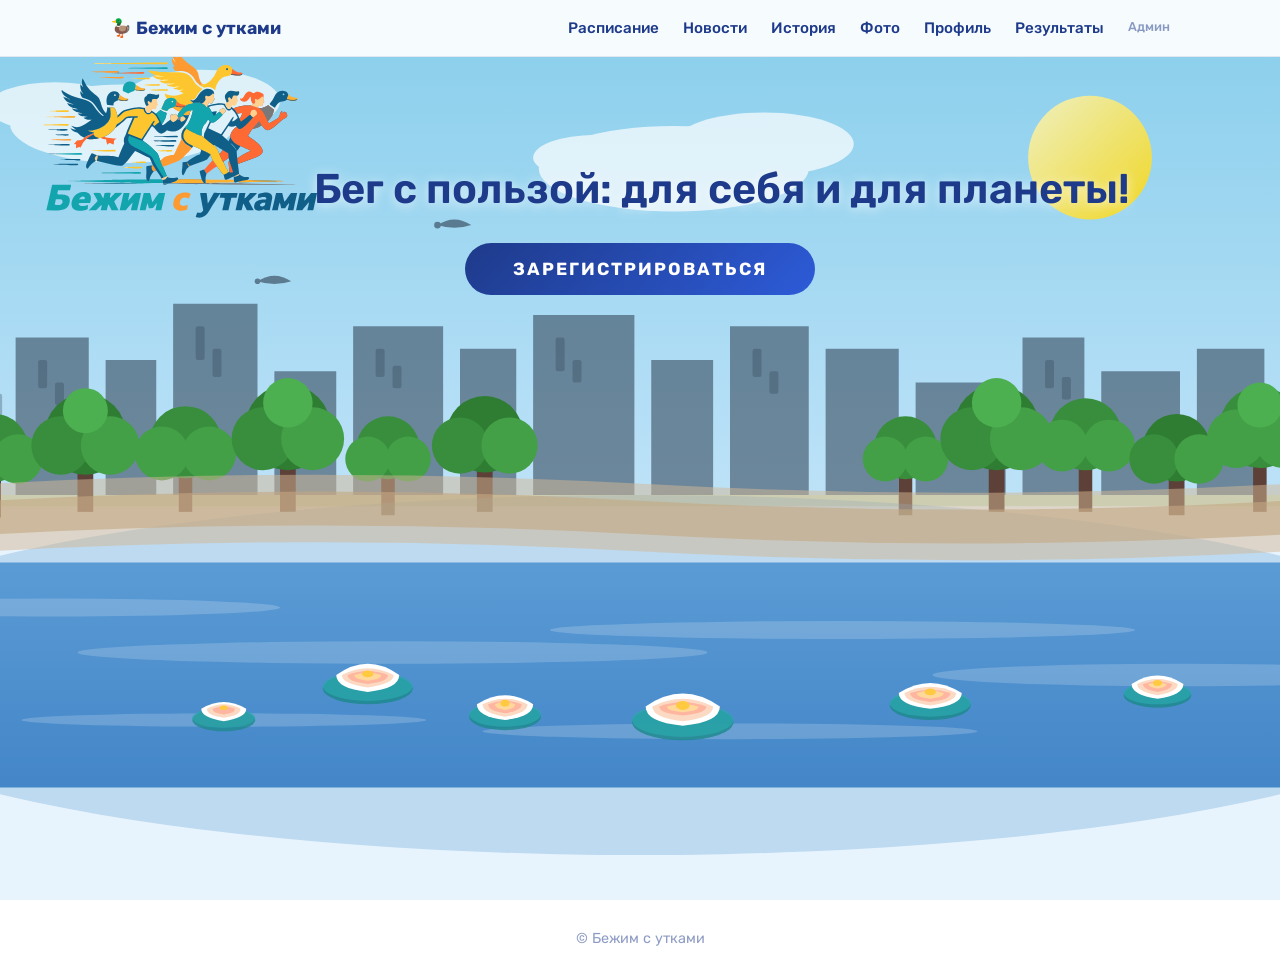
==== index.html @ 4fa93284 "Split into separate pages per section" ====
﻿<!DOCTYPE html>
<html lang="ru">
<head>
<meta charset="UTF-8">
<meta name="viewport" content="width=device-width, initial-scale=1.0">
<title>Бежим с утками</title>
<link rel="stylesheet" href="styles.css">
</head>
<body>

<nav class="nav">
  <div class="nav-inner">
    <a href="index.html" class="nav-logo">🦆 Бежим с утками</a>
    <div class="nav-links">
      <a href="schedule.html">Расписание</a>
      <a href="news.html">Новости</a>
      <a href="history.html">История</a>
      <a href="photo.html">Фото</a>
      <a href="profile.html">Профиль</a>
      <a href="results.html">Результаты</a>
      <a href="admin.html" class="nav-admin-link">Админ</a>
    </div>
  </div>
</nav>

<div class="hero" id="hero">
  <div class="hero-scene">
    <svg viewBox="0 0 1440 800" preserveAspectRatio="xMidYMid slice" xmlns="http://www.w3.org/2000/svg">
      <defs>
        <linearGradient id="skyGrad" x1="0" y1="0" x2="0" y2="1">
          <stop offset="0%" stop-color="#87CEEB"/>
          <stop offset="50%" stop-color="#B8E0F7"/>
          <stop offset="100%" stop-color="#E8F4FD"/>
        </linearGradient>
        <linearGradient id="waterGrad" x1="0" y1="0" x2="0" y2="1">
          <stop offset="0%" stop-color="#5B9BD5"/>
          <stop offset="100%" stop-color="#3A7CC2"/>
        </linearGradient>
        <linearGradient id="sunGrad" x1="0" y1="0" x2="1" y2="1">
          <stop offset="0%" stop-color="#FFF5B8"/>
          <stop offset="100%" stop-color="#FFD700"/>
        </linearGradient>
      </defs>
      <rect width="1440" height="800" fill="url(#skyGrad)"/>
      <circle cx="1120" cy="140" r="55" fill="url(#sunGrad)" opacity="0.85"/>
      <g fill="#ffffff" opacity="0.7">
        <ellipse cx="260" cy="110" rx="100" ry="35"/>
        <ellipse cx="330" cy="90" rx="70" ry="28"/>
        <ellipse cx="200" cy="95" rx="60" ry="22"/>
        <ellipse cx="750" cy="150" rx="120" ry="38"/>
        <ellipse cx="830" cy="128" rx="80" ry="28"/>
        <ellipse cx="680" cy="140" rx="55" ry="20"/>
      </g>
      <g fill="#2C3E50" opacity="0.55">
        <rect x="100" y="340" width="50" height="120"/>
        <rect x="165" y="300" width="65" height="160"/>
        <rect x="245" y="320" width="45" height="140"/>
        <rect x="305" y="270" width="75" height="190"/>
        <rect x="395" y="330" width="55" height="130"/>
        <rect x="465" y="290" width="80" height="170"/>
        <rect x="560" y="310" width="50" height="150"/>
        <rect x="625" y="280" width="90" height="180"/>
        <rect x="730" y="320" width="55" height="140"/>
        <rect x="800" y="290" width="70" height="170"/>
        <rect x="885" y="310" width="65" height="150"/>
        <rect x="965" y="340" width="80" height="120"/>
        <rect x="1060" y="300" width="55" height="160"/>
        <rect x="1130" y="330" width="70" height="130"/>
        <rect x="1215" y="310" width="60" height="150"/>
        <rect x="1290" y="340" width="50" height="120"/>
        <rect x="1355" y="320" width="65" height="140"/>
      </g>
      <g fill="#2C3E50" opacity="0.3">
        <rect x="130" y="360" width="8" height="20" rx="2"/>
        <rect x="145" y="350" width="8" height="30" rx="2"/>
        <rect x="185" y="320" width="8" height="25" rx="2"/>
        <rect x="200" y="340" width="8" height="20" rx="2"/>
        <rect x="325" y="290" width="8" height="30" rx="2"/>
        <rect x="340" y="310" width="8" height="25" rx="2"/>
        <rect x="485" y="310" width="8" height="25" rx="2"/>
        <rect x="500" y="325" width="8" height="20" rx="2"/>
        <rect x="645" y="300" width="8" height="30" rx="2"/>
        <rect x="660" y="320" width="8" height="20" rx="2"/>
        <rect x="820" y="310" width="8" height="25" rx="2"/>
        <rect x="835" y="330" width="8" height="20" rx="2"/>
        <rect x="1080" y="320" width="8" height="25" rx="2"/>
        <rect x="1095" y="335" width="8" height="20" rx="2"/>
      </g>
      <rect x="0" y="440" width="1440" height="360" fill="#E8F4FD"/>
      <rect x="0" y="440" width="1440" height="10" fill="#A8D5A2" opacity="0.5"/>
      <g>
        <rect x="40" y="395" width="14" height="60" fill="#5D4037"/>
        <circle cx="47" cy="380" r="38" fill="#2E7D32"/>
        <circle cx="25" cy="392" r="28" fill="#388E3C"/>
        <circle cx="70" cy="392" r="28" fill="#43A047"/>
        <circle cx="47" cy="358" r="22" fill="#4CAF50"/>
        <rect x="140" y="410" width="12" height="50" fill="#5D4037"/>
        <circle cx="146" cy="398" r="30" fill="#388E3C"/>
        <circle cx="125" cy="408" r="22" fill="#43A047"/>
        <circle cx="167" cy="408" r="22" fill="#43A047"/>
        <rect x="220" y="400" width="14" height="55" fill="#5D4037"/>
        <circle cx="227" cy="386" r="36" fill="#2E7D32"/>
        <circle cx="205" cy="396" r="26" fill="#388E3C"/>
        <circle cx="249" cy="396" r="26" fill="#43A047"/>
        <circle cx="227" cy="365" r="20" fill="#4CAF50"/>
        <rect x="310" y="405" width="12" height="50" fill="#5D4037"/>
        <circle cx="316" cy="393" r="32" fill="#388E3C"/>
        <circle cx="295" cy="403" r="24" fill="#43A047"/>
        <circle cx="337" cy="403" r="24" fill="#43A047"/>
        <rect x="400" y="395" width="14" height="60" fill="#5D4037"/>
        <circle cx="407" cy="380" r="38" fill="#2E7D32"/>
        <circle cx="385" cy="390" r="28" fill="#388E3C"/>
        <circle cx="429" cy="390" r="28" fill="#43A047"/>
        <circle cx="407" cy="358" r="22" fill="#4CAF50"/>
        <rect x="490" y="410" width="12" height="48" fill="#5D4037"/>
        <circle cx="496" cy="398" r="28" fill="#388E3C"/>
        <circle cx="478" cy="408" r="20" fill="#43A047"/>
        <circle cx="514" cy="408" r="20" fill="#43A047"/>
        <rect x="575" y="400" width="14" height="55" fill="#5D4037"/>
        <circle cx="582" cy="386" r="34" fill="#2E7D32"/>
        <circle cx="560" cy="396" r="25" fill="#388E3C"/>
        <circle cx="604" cy="396" r="25" fill="#43A047"/>
        <rect x="950" y="410" width="12" height="48" fill="#5D4037"/>
        <circle cx="956" cy="398" r="28" fill="#388E3C"/>
        <circle cx="938" cy="408" r="20" fill="#43A047"/>
        <circle cx="974" cy="408" r="20" fill="#43A047"/>
        <rect x="1030" y="395" width="14" height="60" fill="#5D4037"/>
        <circle cx="1037" cy="380" r="38" fill="#2E7D32"/>
        <circle cx="1015" cy="390" r="28" fill="#388E3C"/>
        <circle cx="1059" cy="390" r="28" fill="#43A047"/>
        <circle cx="1037" cy="358" r="22" fill="#4CAF50"/>
        <rect x="1110" y="400" width="12" height="55" fill="#5D4037"/>
        <circle cx="1116" cy="386" r="32" fill="#388E3C"/>
        <circle cx="1095" cy="396" r="23" fill="#43A047"/>
        <circle cx="1137" cy="396" r="23" fill="#43A047"/>
        <rect x="1190" y="410" width="14" height="48" fill="#5D4037"/>
        <circle cx="1197" cy="398" r="30" fill="#2E7D32"/>
        <circle cx="1177" cy="408" r="22" fill="#388E3C"/>
        <circle cx="1217" cy="408" r="22" fill="#43A047"/>
        <rect x="1265" y="395" width="12" height="60" fill="#5D4037"/>
        <circle cx="1271" cy="380" r="36" fill="#388E3C"/>
        <circle cx="1250" cy="390" r="26" fill="#43A047"/>
        <circle cx="1292" cy="390" r="26" fill="#43A047"/>
        <circle cx="1271" cy="360" r="20" fill="#4CAF50"/>
        <rect x="1340" y="405" width="14" height="52" fill="#5D4037"/>
        <circle cx="1347" cy="391" r="32" fill="#2E7D32"/>
        <circle cx="1326" cy="401" r="23" fill="#388E3C"/>
        <circle cx="1368" cy="401" r="23" fill="#43A047"/>
        <rect x="1400" y="415" width="12" height="42" fill="#5D4037"/>
        <circle cx="1406" cy="403" r="26" fill="#388E3C"/>
        <circle cx="1390" cy="412" r="18" fill="#43A047"/>
        <circle cx="1422" cy="412" r="18" fill="#43A047"/>
      </g>
      <rect x="-20" y="500" width="1480" height="200" fill="url(#waterGrad)"/>
      <ellipse cx="720" cy="600" rx="760" ry="160" fill="#5B9BD5" opacity="0.3"/>
      <g opacity="0.18">
        <ellipse cx="200" cy="540" rx="200" ry="8" fill="#ffffff"/>
        <ellipse cx="500" cy="580" rx="280" ry="10" fill="#ffffff"/>
        <ellipse cx="900" cy="560" rx="260" ry="8" fill="#ffffff"/>
        <ellipse cx="1200" cy="600" rx="220" ry="10" fill="#ffffff"/>
        <ellipse cx="350" cy="640" rx="180" ry="6" fill="#ffffff"/>
        <ellipse cx="800" cy="650" rx="220" ry="7" fill="#ffffff"/>
      </g>
      <path d="M0 470 Q 360 440, 720 460 Q 1080 480, 1440 450" fill="none" stroke="#D4B896" stroke-width="60" opacity="0.5"/>
      <path d="M0 470 Q 360 440, 720 460 Q 1080 480, 1440 450" fill="none" stroke="#C4A882" stroke-width="30" opacity="0.6"/>
      <g>
        <g>
          <ellipse cx="478" cy="612" rx="40" ry="14" fill="#1F8A8F" opacity="0.85"/>
          <ellipse cx="478" cy="610" rx="40" ry="13" fill="#2BA8AE" opacity="0.7"/>
          <path d="M450 600 Q 478 580, 506 600 Q 506 612, 478 615 Q 450 612, 450 600 Z" fill="#FFFFFF"/>
          <path d="M455 600 Q 478 588, 501 600 Q 501 608, 478 611 Q 455 608, 455 600 Z" fill="#FCD9C2"/>
          <path d="M460 600 Q 478 593, 496 600 Q 496 606, 478 608 Q 460 606, 460 600 Z" fill="#FFB6A0"/>
          <path d="M466 600 Q 478 596, 490 600 Q 490 604, 478 605 Q 466 604, 466 600 Z" fill="#FFD89A"/>
          <ellipse cx="478" cy="599" rx="5" ry="3" fill="#FFC940"/>
        </g>
        <g>
          <ellipse cx="758" cy="642" rx="45" ry="16" fill="#1F8A8F" opacity="0.85"/>
          <ellipse cx="758" cy="640" rx="45" ry="15" fill="#2BA8AE" opacity="0.7"/>
          <path d="M725 628 Q 758 605, 791 628 Q 791 642, 758 645 Q 725 642, 725 628 Z" fill="#FFFFFF"/>
          <path d="M731 628 Q 758 614, 785 628 Q 785 638, 758 641 Q 731 638, 731 628 Z" fill="#FCD9C2"/>
          <path d="M737 628 Q 758 620, 779 628 Q 779 634, 758 636 Q 737 634, 737 628 Z" fill="#FFB6A0"/>
          <path d="M744 628 Q 758 624, 772 628 Q 772 632, 758 633 Q 744 632, 744 628 Z" fill="#FFD89A"/>
          <ellipse cx="758" cy="627" rx="6" ry="4" fill="#FFC940"/>
        </g>
        <g>
          <ellipse cx="978" cy="627" rx="36" ry="13" fill="#1F8A8F" opacity="0.85"/>
          <ellipse cx="978" cy="625" rx="36" ry="12" fill="#2BA8AE" opacity="0.7"/>
          <path d="M950 616 Q 978 598, 1006 616 Q 1006 627, 978 630 Q 950 627, 950 616 Z" fill="#FFFFFF"/>
          <path d="M955 616 Q 978 605, 1001 616 Q 1001 624, 978 627 Q 955 624, 955 616 Z" fill="#FCD9C2"/>
          <path d="M960 616 Q 978 610, 996 616 Q 996 622, 978 624 Q 960 622, 960 616 Z" fill="#FFB6A0"/>
          <path d="M966 616 Q 978 612, 990 616 Q 990 620, 978 621 Q 966 620, 966 616 Z" fill="#FFD89A"/>
          <ellipse cx="978" cy="615" rx="5" ry="3" fill="#FFC940"/>
        </g>
        <g>
          <ellipse cx="600" cy="637" rx="32" ry="12" fill="#1F8A8F" opacity="0.85"/>
          <ellipse cx="600" cy="635" rx="32" ry="11" fill="#2BA8AE" opacity="0.7"/>
          <path d="M575 626 Q 600 610, 625 626 Q 625 637, 600 640 Q 575 637, 575 626 Z" fill="#FFFFFF"/>
          <path d="M580 626 Q 600 616, 620 626 Q 620 634, 600 637 Q 580 634, 580 626 Z" fill="#FCD9C2"/>
          <path d="M585 626 Q 600 620, 615 626 Q 615 632, 600 634 Q 585 632, 585 626 Z" fill="#FFB6A0"/>
          <path d="M591 626 Q 600 622, 609 626 Q 609 630, 600 631 Q 591 630, 591 626 Z" fill="#FFD89A"/>
          <ellipse cx="600" cy="625" rx="4" ry="3" fill="#FFC940"/>
        </g>
        <g>
          <ellipse cx="1180" cy="618" rx="30" ry="11" fill="#1F8A8F" opacity="0.85"/>
          <ellipse cx="1180" cy="616" rx="30" ry="10" fill="#2BA8AE" opacity="0.7"/>
          <path d="M1157 608 Q 1180 593, 1203 608 Q 1203 618, 1180 621 Q 1157 618, 1157 608 Z" fill="#FFFFFF"/>
          <path d="M1162 608 Q 1180 599, 1198 608 Q 1198 615, 1180 618 Q 1162 615, 1162 608 Z" fill="#FCD9C2"/>
          <path d="M1167 608 Q 1180 603, 1193 608 Q 1193 613, 1180 615 Q 1167 613, 1167 608 Z" fill="#FFB6A0"/>
          <path d="M1172 608 Q 1180 605, 1188 608 Q 1188 611, 1180 612 Q 1172 611, 1172 608 Z" fill="#FFD89A"/>
          <ellipse cx="1180" cy="607" rx="4" ry="2.5" fill="#FFC940"/>
        </g>
        <g>
          <ellipse cx="350" cy="640" rx="28" ry="10" fill="#1F8A8F" opacity="0.8"/>
          <ellipse cx="350" cy="638" rx="28" ry="9" fill="#2BA8AE" opacity="0.6"/>
          <path d="M330 630 Q 350 618, 370 630 Q 370 638, 350 641 Q 330 638, 330 630 Z" fill="#FFFFFF"/>
          <path d="M335 630 Q 350 622, 365 630 Q 365 636, 350 638 Q 335 636, 335 630 Z" fill="#FCD9C2"/>
          <path d="M340 630 Q 350 626, 360 630 Q 360 634, 350 635 Q 340 634, 340 630 Z" fill="#FFB6A0"/>
          <ellipse cx="350" cy="629" rx="3.5" ry="2" fill="#FFC940"/>
        </g>
      </g>
      <g fill="#2C3E50" opacity="0.6">
        <path d="M 540 200 Q 555 190, 570 200 Q 555 205, 540 200 Z"/>
        <path d="M 620 230 Q 635 220, 650 230 Q 635 235, 620 230 Z"/>
        <path d="M 380 250 Q 395 240, 410 250 Q 395 255, 380 250 Z"/>
        <circle cx="540" cy="200" r="3"/>
        <circle cx="620" cy="230" r="2.5"/>
        <circle cx="380" cy="250" r="2.5"/>
      </g>
    </svg>
  </div>
  <div class="hero-content">
    <p class="hero-tagline">Бег с пользой: для себя и для планеты!</p>
    <a href="profile.html" class="hero-btn">Зарегистрироваться</a>
  </div>
  <img src="logo.svg" alt="Бежим с утками" class="hero-logo">
</div>

<div class="footer">© Бежим с утками</div>

<script src="script.js"></script>

<script>
function carouselScroll(dir) {
  const el = document.getElementById('newsCarousel');
  const w = el.querySelector('.news-card').offsetWidth + 24;
  el.scrollBy({ left: dir * w, behavior: 'smooth' });
}
</script>
</body>
</html>
---- styles.css ----
﻿@import url('https://fonts.googleapis.com/css2?family=Rubik:wght@300;400;500;700;900&display=swap');
* { margin: 0; padding: 0; box-sizing: border-box; }
html { scroll-behavior: smooth; }
body { font-family: 'Rubik', 'Segoe UI', Tahoma, Geneva, Verdana, sans-serif; background: #ffffff; color: #1e3a8a; overflow-x: hidden; }

.nav {
  position: fixed;
  top: 0;
  left: 0;
  right: 0;
  z-index: 100;
  background: rgba(255,255,255,0.92);
  backdrop-filter: blur(8px);
  border-bottom: 1px solid #e2e8f0;
}
.nav-inner {
  max-width: 1100px;
  margin: 0 auto;
  padding: 0 20px;
  display: flex;
  align-items: center;
  justify-content: space-between;
  height: 56px;
}
.nav-logo {
  font-weight: 700;
  font-size: 1.1rem;
  color: #1e3a8a;
  text-decoration: none;
}
.nav-links {
  display: flex;
  gap: 24px;
}
.nav-links a {
  color: #1e3a8a;
  text-decoration: none;
  font-weight: 500;
  font-size: 0.95rem;
  transition: color 0.2s;
}
.nav-links a:hover {
  color: #3b82f6;
}

@keyframes fadeInUp {
  from { opacity: 0; transform: translateY(40px); }
  to { opacity: 1; transform: translateY(0); }
}
@keyframes fadeIn {
  from { opacity: 0; }
  to { opacity: 1; }
}
@keyframes pulse {
  0% { box-shadow: 0 0 0 0 rgba(30,58,138,0.4); }
  70% { box-shadow: 0 0 0 15px rgba(30,58,138,0); }
  100% { box-shadow: 0 0 0 0 rgba(30,58,138,0); }
}
@keyframes float {
  0%, 100% { transform: translateY(0); }
  50% { transform: translateY(-10px); }
}

.anim-hidden { opacity: 0; transform: translateY(40px); transition: opacity 0.7s ease, transform 0.7s ease; }
.anim-visible { opacity: 1; transform: translateY(0); }

.hero {
  position: relative;
  min-height: 100vh;
  background: #ffffff;
  display: flex;
  flex-direction: column;
  align-items: center;
  justify-content: flex-start;
  text-align: center;
  padding: 56px 0 40px;
}

.hero-scene {
  position: absolute;
  inset: 0;
  z-index: 0;
  pointer-events: none;
}
.hero-scene svg {
  width: 100%;
  height: 100%;
  display: block;
}

.hero-content {
  position: relative;
  z-index: 1;
  display: flex;
  flex-direction: column;
  align-items: center;
  justify-content: center;
  width: 100%;
  padding-top: 12vh;
}

.hero-logo {
  position: absolute;
  top: 30px;
  left: 30px;
  max-width: 300px;
  width: 30%;
  height: auto;
  z-index: 2;
}

.hero-tagline {
  font-size: clamp(1.5rem, 4vw, 2.6rem);
  font-weight: 600;
  color: #1e3a8a;
  text-shadow: 0 2px 12px rgba(255,255,255,0.7);
  margin: 0 130px 0 auto;
  padding: 0 20px;
  text-align: right;
  animation: fadeInUp 1s ease 0.3s forwards;
  opacity: 0;
}

.hero-title {
  font-size: clamp(2.5rem, 8vw, 5rem);
  font-weight: 900;
  color: #1e3a8a;
  text-transform: uppercase;
  letter-spacing: 4px;
  margin: 10px 0 10px;
  text-shadow: 0 2px 12px rgba(255,255,255,0.7);
  animation: fadeInUp 1s ease 0.2s forwards;
}

.hero-btn {
  display: inline-block;
  margin-top: 30px;
  padding: 16px 48px;
  font-size: 1.1rem;
  font-weight: 700;
  text-transform: uppercase;
  letter-spacing: 2px;
  border: none;
  border-radius: 50px;
  background: linear-gradient(135deg, #1e3a8a, #2d5bd8);
  color: #ffffff;
  text-decoration: none;
  cursor: pointer;
  transition: transform 0.3s, box-shadow 0.3s, filter 0.3s;
  animation: fadeInUp 1s ease 0.5s forwards;
  opacity: 0;
}
.hero-btn:hover {
  transform: scale(1.05);
  box-shadow: 0 8px 30px rgba(30,58,138,0.3);
  filter: brightness(1.15);
}
.hero-btn:active { transform: scale(0.97); }



.schedule-section {
  padding: 80px 20px;
  background: transparent;
  scroll-margin-top: 64px;
  text-align: center;
}
.schedule-section h2 {
  font-size: clamp(1.8rem, 4vw, 2.8rem);
  color: #1e3a8a;
  margin-bottom: 50px;
  text-transform: uppercase;
  letter-spacing: 3px;
}
.schedule-grid {
  display: grid;
  grid-template-columns: repeat(auto-fit, minmax(280px, 1fr));
  gap: 30px;
  max-width: 1000px;
  margin: 0 auto;
}
.schedule-card {
  background: #f0f5ff;
  border-radius: 20px;
  padding: 35px 25px;
  border: 1px solid #d0dfff;
  transition: transform 0.4s cubic-bezier(0.175, 0.885, 0.32, 1.275), box-shadow 0.4s ease, border-color 0.3s;
  color: #1e3a8a;
}
.schedule-card:hover {
  transform: translateY(-8px) scale(1.02);
  box-shadow: 0 20px 60px rgba(30,58,138,0.12);
  border-color: rgba(30,58,138,0.3);
}
.schedule-card .day { font-size: 1.6rem; font-weight: 700; color: #1e3a8a; margin-bottom: 10px; }
.schedule-card .time { font-size: 1.2rem; margin-bottom: 8px; opacity: 0.85; color: #1e3a8a; }
.schedule-card .place { font-size: 1rem; opacity: 0.65; color: #1e3a8a; }
.schedule-card .icon { font-size: 2rem; margin-bottom: 15px; display: inline-block; animation: float 3s ease-in-out infinite; }

.news-section {
  padding: 80px 20px;
  max-width: 1100px;
  margin: 0 auto;
  scroll-margin-top: 64px;
}
.news-section h2 {
  font-size: 2rem;
  text-align: center;
  margin-bottom: 40px;
  color: #1e3a8a;
}
.carousel-wrap {
  display: flex;
  align-items: center;
  gap: 12px;
}
.news-carousel {
  display: flex;
  gap: 24px;
  overflow-x: auto;
  scroll-snap-type: x mandatory;
  scrollbar-width: none;
  -ms-overflow-style: none;
  padding: 8px 4px 16px;
  flex: 1;
}
.news-carousel::-webkit-scrollbar { display: none; }
.news-carousel > .news-card {
  scroll-snap-align: start;
  flex: 0 0 calc(50% - 12px);
  min-width: 280px;
}
.carousel-btn {
  background: #dbeafe;
  border: none;
  border-radius: 50%;
  width: 44px;
  height: 44px;
  font-size: 1.6rem;
  cursor: pointer;
  flex-shrink: 0;
  transition: background 0.2s;
  color: #1e3a8a;
  line-height: 1;
}
.carousel-btn:hover { background: #bfdbfe; }
.news-card {
  background: #ffffff;
  border: 2px solid #dbeafe;
  border-radius: 16px;
  padding: 24px;
  transition: transform 0.2s, box-shadow 0.2s;
}
.news-card:hover {
  transform: translateY(-4px);
  box-shadow: 0 8px 24px rgba(30, 58, 138, 0.1);
}
.news-date {
  font-size: 0.85rem;
  color: #3b82f6;
  font-weight: 500;
  margin-bottom: 8px;
}
.news-title {
  font-size: 1.2rem;
  font-weight: 700;
  margin: 0 0 8px;
  color: #1e3a8a;
}
.news-text {
  font-size: 0.95rem;
  color: #334155;
  margin: 0 0 12px;
  line-height: 1.5;
}
.news-img {
  max-width: 400px;
  width: 100%;
  border-radius: 10px;
  display: block;
}
.news-featured {
  border-color: #3b82f6;
  border-width: 2px;
}
.news-link {
  color: #2563eb;
  font-weight: 600;
  text-decoration: none;
}
.news-link:hover {
  text-decoration: underline;
}

.history-section {
  padding: 80px 20px;
  max-width: 1000px;
  margin: 0 auto;
  scroll-margin-top: 64px;
}
.history-section h2 {
  font-size: 2rem;
  text-align: center;
  margin-bottom: 40px;
  color: #1e3a8a;
}
.history-content {
  display: flex;
  flex-direction: column;
  gap: 40px;
}
.history-text {
  font-size: 1.05rem;
  line-height: 1.7;
  color: #334155;
  max-width: 700px;
  margin: 0 auto;
  text-align: center;
}
.history-text p {
  margin: 0 0 16px;
}
.history-routes {
  display: grid;
  grid-template-columns: repeat(auto-fit, minmax(240px, 1fr));
  gap: 20px;
}
.route-card {
  background: #ffffff;
  border: 2px solid #dbeafe;
  border-radius: 16px;
  padding: 24px;
  text-align: center;
  transition: transform 0.2s, box-shadow 0.2s;
}
.route-card:hover {
  transform: translateY(-4px);
  box-shadow: 0 8px 24px rgba(30, 58, 138, 0.1);
}
.route-icon {
  font-size: 2.4rem;
  margin-bottom: 12px;
}
.route-card h3 {
  font-size: 1.15rem;
  font-weight: 700;
  margin: 0 0 8px;
  color: #1e3a8a;
}
.route-card p {
  font-size: 0.95rem;
  color: #334155;
  margin: 0;
  line-height: 1.5;
}

.photo-section {
  padding: 80px 20px;
  background: transparent;
  text-align: center;
  scroll-margin-top: 64px;
}
.photo-section h2 {
  font-size: clamp(1.8rem, 4vw, 2.8rem);
  color: #1e3a8a;
  margin-bottom: 15px;
  text-transform: uppercase;
  letter-spacing: 3px;
}
.photo-section p {
  max-width: 600px;
  margin: 0 auto 40px;
  opacity: 0.75;
  font-size: 1.1rem;
  line-height: 1.6;
  color: #1e3a8a;
}
.photo-upload-area {
  display: flex;
  flex-direction: column;
  align-items: center;
  gap: 25px;
}
.photo-circle {
  width: 200px;
  height: 200px;
  border-radius: 50%;
  border: 4px solid #1e3a8a;
  overflow: hidden;
  cursor: pointer;
  background: #f0f5ff;
  display: flex;
  align-items: center;
  justify-content: center;
  transition: transform 0.4s cubic-bezier(0.175, 0.885, 0.32, 1.275), border-color 0.3s, box-shadow 0.3s;
  position: relative;
}
.photo-circle:hover {
  transform: scale(1.06);
  border-color: #1e3a8a;
  box-shadow: 0 0 30px rgba(30,58,138,0.2);
}
.photo-circle:active { transform: scale(0.97); }
.photo-circle img {
  width: 100%;
  height: 100%;
  object-fit: cover;
  display: none;
  animation: fadeIn 0.5s ease;
}
.photo-circle .placeholder {
  font-size: 3rem;
  color: rgba(30,58,138,0.25);
  transition: transform 0.3s, color 0.3s;
}
.photo-circle:hover .placeholder {
  transform: scale(1.1);
  color: rgba(30,58,138,0.45);
}
.photo-circle.has-photo .placeholder { display: none; }
.photo-circle.has-photo img { display: block; }
input[type="file"] { display: none; }
.btn-download {
  padding: 16px 48px;
  font-size: 1.2rem;
  font-weight: 700;
  text-transform: uppercase;
  letter-spacing: 2px;
  border: none;
  border-radius: 50px;
  background: linear-gradient(135deg, #1e3a8a, #2d5bd8);
  color: #ffffff;
  cursor: pointer;
  transition: transform 0.3s, box-shadow 0.3s, filter 0.3s;
  position: relative;
  overflow: hidden;
}
.btn-download::after {
  content: '';
  position: absolute;
  inset: 0;
  background: linear-gradient(135deg, transparent 30%, rgba(255,255,255,0.2) 50%, transparent 70%);
  transform: translateX(-100%);
  transition: transform 0.6s;
}
.btn-download:hover::after { transform: translateX(100%); }
.btn-download:hover {
  transform: scale(1.05);
  box-shadow: 0 8px 30px rgba(30,58,138,0.3);
  filter: brightness(1.15);
}
.btn-download:active { transform: scale(0.97); }
.btn-download:disabled {
  opacity: 0.5;
  cursor: not-allowed;
  transform: none;
  box-shadow: none;
  filter: none;
}
.btn-download:disabled::after { display: none; }

.btn-download.loading {
  pointer-events: none;
  opacity: 0.7;
  animation: pulse 1.5s infinite;
}

.footer {
  padding: 30px 20px;
  background: transparent;
  text-align: center;
  font-size: 0.9rem;
  opacity: 0.5;
  color: #1e3a8a;
}

.profile-section {
  padding: 80px 20px;
  max-width: 900px;
  margin: 0 auto;
  scroll-margin-top: 64px;
}
.profile-section h2 {
  font-size: 2rem;
  text-align: center;
  margin-bottom: 30px;
  color: #1e3a8a;
}
.profile-section h3, .profile-section h4 {
  color: #1e3a8a;
  margin: 20px 0 12px;
}
.profile-section input {
  width: 100%;
  max-width: 360px;
  padding: 12px 16px;
  margin: 6px 0;
  border: 2px solid #dbeafe;
  border-radius: 10px;
  font-size: 1rem;
  font-family: inherit;
  color: #1e3a8a;
  background: #fafcff;
  transition: border-color 0.2s;
  display: block;
}
.profile-section input:focus {
  border-color: #3b82f6;
  outline: none;
}
.stats-row {
  display: grid;
  grid-template-columns: repeat(auto-fit, minmax(140px, 1fr));
  gap: 14px;
  margin: 20px 0;
}
.stat-card {
  background: #f0f5ff;
  border: 1px solid #d0dfff;
  border-radius: 14px;
  padding: 20px 12px;
  text-align: center;
  font-size: 0.9rem;
  color: #334155;
}
.stat-num {
  font-size: 2rem;
  font-weight: 800;
  color: #1e3a8a;
  display: block;
  margin-bottom: 4px;
}
.profile-two-col {
  display: grid;
  grid-template-columns: 1fr 1fr;
  gap: 30px;
  margin: 20px 0;
}
.profile-col h4 { margin-top: 0; }
#runList, #communityRoutes {
  max-height: 300px;
  overflow-y: auto;
}
.run-item, .community-route-item {
  background: #fafcff;
  border: 1px solid #e2e8f0;
  border-radius: 10px;
  padding: 12px 14px;
  margin-bottom: 8px;
  font-size: 0.9rem;
  color: #334155;
}
.run-item strong, .community-route-item strong {
  color: #1e3a8a;
}
#resetBtn {
  display: inline-block;
}

.run-table {
  width: 100%;
  border-collapse: collapse;
  font-size: 0.9rem;
}
.run-table th {
  text-align: left;
  padding: 10px 8px;
  border-bottom: 2px solid #dbeafe;
  color: #1e3a8a;
  font-weight: 600;
}
.run-table td {
  padding: 10px 8px;
  border-bottom: 1px solid #e2e8f0;
  color: #334155;
}
.run-table tr:hover td {
  background: #f0f5ff;
}

.results-section {
  padding: 80px 20px;
  max-width: 900px;
  margin: 0 auto;
  scroll-margin-top: 64px;
}
.results-section h2 {
  font-size: 2rem;
  text-align: center;
  margin-bottom: 30px;
  color: #1e3a8a;
}
.results-table {
  width: 100%;
  border-collapse: collapse;
  font-size: 0.95rem;
}
.results-table th {
  text-align: left;
  padding: 14px 12px;
  border-bottom: 2px solid #1e3a8a;
  color: #1e3a8a;
  font-weight: 700;
  background: #f0f5ff;
}
.results-table td {
  padding: 12px;
  border-bottom: 1px solid #e2e8f0;
  color: #334155;
}
.results-table tr:nth-child(even) td {
  background: #fafcff;
}
.results-table tr:hover td {
  background: #dbeafe;
}

.nav-admin-link {
  font-size: 0.8rem !important;
  opacity: 0.5;
}
.nav-admin-link:hover {
  opacity: 1;
}

.admin-section {
  padding: 80px 20px;
  max-width: 800px;
  margin: 0 auto;
  scroll-margin-top: 64px;
}
.admin-section h2 {
  font-size: 2rem;
  text-align: center;
  margin-bottom: 20px;
  color: #1e3a8a;
}
.admin-status {
  text-align: center;
  color: #16a34a;
  font-weight: 600;
  margin-bottom: 24px;
}
.admin-grid {
  display: grid;
  gap: 16px;
}
.admin-field label {
  display: block;
  font-weight: 600;
  color: #1e3a8a;
  margin-bottom: 4px;
  font-size: 0.9rem;
}
.admin-field input,
.admin-field textarea {
  width: 100%;
  padding: 10px 14px;
  border: 2px solid #dbeafe;
  border-radius: 10px;
  font-size: 0.95rem;
  font-family: inherit;
  color: #1e3a8a;
  background: #fafcff;
  resize: vertical;
}
.admin-field input:focus,
.admin-field textarea:focus {
  border-color: #3b82f6;
  outline: none;
}
.admin-actions {
  display: flex;
  gap: 14px;
  margin-top: 24px;
  justify-content: center;
}

@media (max-width: 600px) {
  .photo-circle { width: 160px; height: 160px; }
  .schedule-card { padding: 25px 20px; }
  .profile-two-col { grid-template-columns: 1fr; }
}
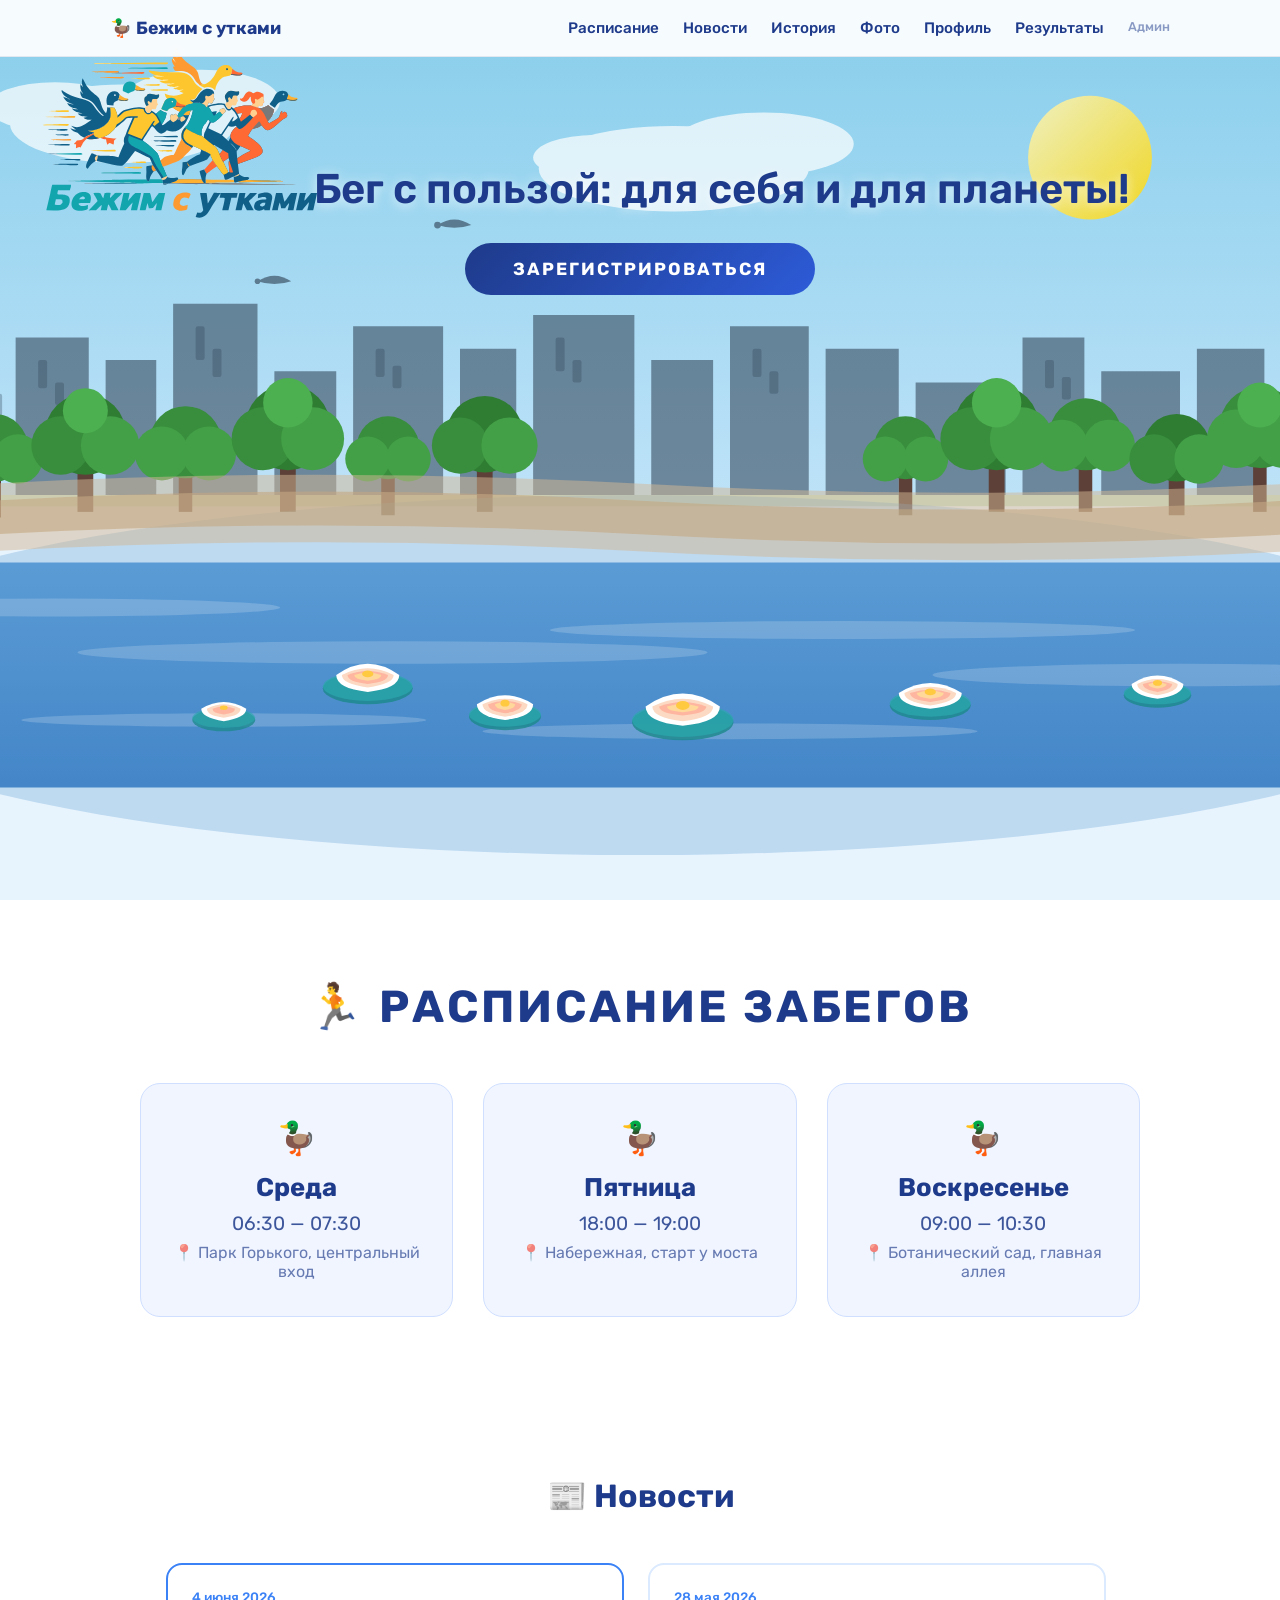
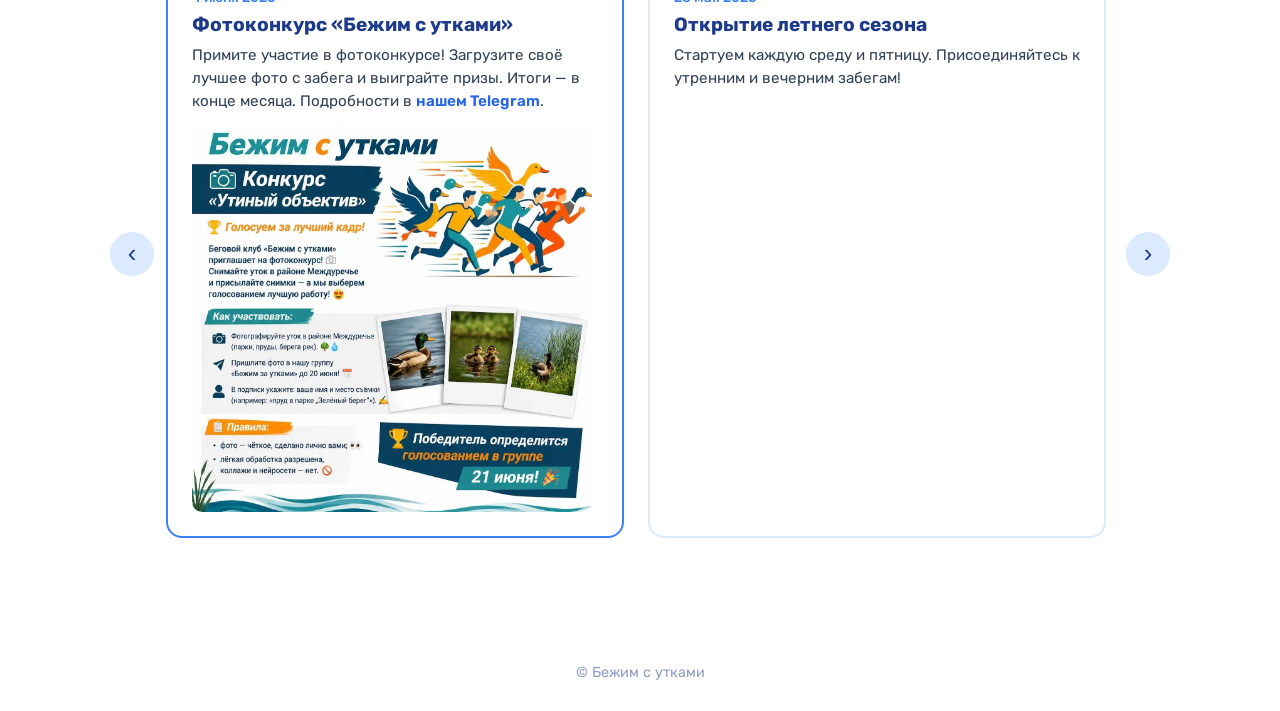
==== commit 6460db1c: "Add schedule and news sections back to main page" ====
--- a/index.html
+++ b/index.html
@@ -235,6 +235,61 @@
   <img src="logo.svg" alt="Бежим с утками" class="hero-logo">
 </div>
 
+<div class="schedule-section" id="schedule">
+  <h2>🏃 Расписание забегов</h2>
+  <div class="schedule-grid">
+    <div class="schedule-card">
+      <div class="icon">🦆</div>
+      <div class="day">Среда</div>
+      <div class="time">06:30 — 07:30</div>
+      <div class="place">📍 Парк Горького, центральный вход</div>
+    </div>
+    <div class="schedule-card">
+      <div class="icon">🦆</div>
+      <div class="day">Пятница</div>
+      <div class="time">18:00 — 19:00</div>
+      <div class="place">📍 Набережная, старт у моста</div>
+    </div>
+    <div class="schedule-card">
+      <div class="icon">🦆</div>
+      <div class="day">Воскресенье</div>
+      <div class="time">09:00 — 10:30</div>
+      <div class="place">📍 Ботанический сад, главная аллея</div>
+    </div>
+  </div>
+</div>
+
+<div class="news-section" id="news">
+  <h2>📰 Новости</h2>
+  <div class="carousel-wrap">
+    <button class="carousel-btn carousel-prev" onclick="carouselScroll(-1)">&#8249;</button>
+    <div class="news-carousel" id="newsCarousel">
+      <div class="news-card news-featured">
+        <div class="news-date">4 июня 2026</div>
+        <h3 class="news-title">Фотоконкурс «Бежим с утками»</h3>
+        <p class="news-text">Примите участие в фотоконкурсе! Загрузите своё лучшее фото с забега и выиграйте призы. Итоги — в конце месяца. Подробности в <a href="https://t.me/run_mezd" target="_blank" rel="noopener" class="news-link">нашем Telegram</a>.</p>
+        <img src="photo-contest.jpg" alt="Фотоконкурс" class="news-img">
+      </div>
+      <div class="news-card">
+        <div class="news-date">28 мая 2026</div>
+        <h3 class="news-title">Открытие летнего сезона</h3>
+        <p class="news-text">Стартуем каждую среду и пятницу. Присоединяйтесь к утренним и вечерним забегам!</p>
+      </div>
+      <div class="news-card">
+        <div class="news-date">15 мая 2026</div>
+        <h3 class="news-title">Экологичная акция</h3>
+        <p class="news-text">Собрали 12 мешков мусора на набережной. Спасибо всем участникам заботы о природе!</p>
+      </div>
+      <div class="news-card">
+        <div class="news-date">1 мая 2026</div>
+        <h3 class="news-title">Новый мерч</h3>
+        <p class="news-text">Футболки и бутылки с уткой уже в продаже. Все средства идут на озеленение парков.</p>
+      </div>
+    </div>
+    <button class="carousel-btn carousel-next" onclick="carouselScroll(1)">&#8250;</button>
+  </div>
+</div>
+
 <div class="footer">© Бежим с утками</div>
 
 <script src="script.js"></script>
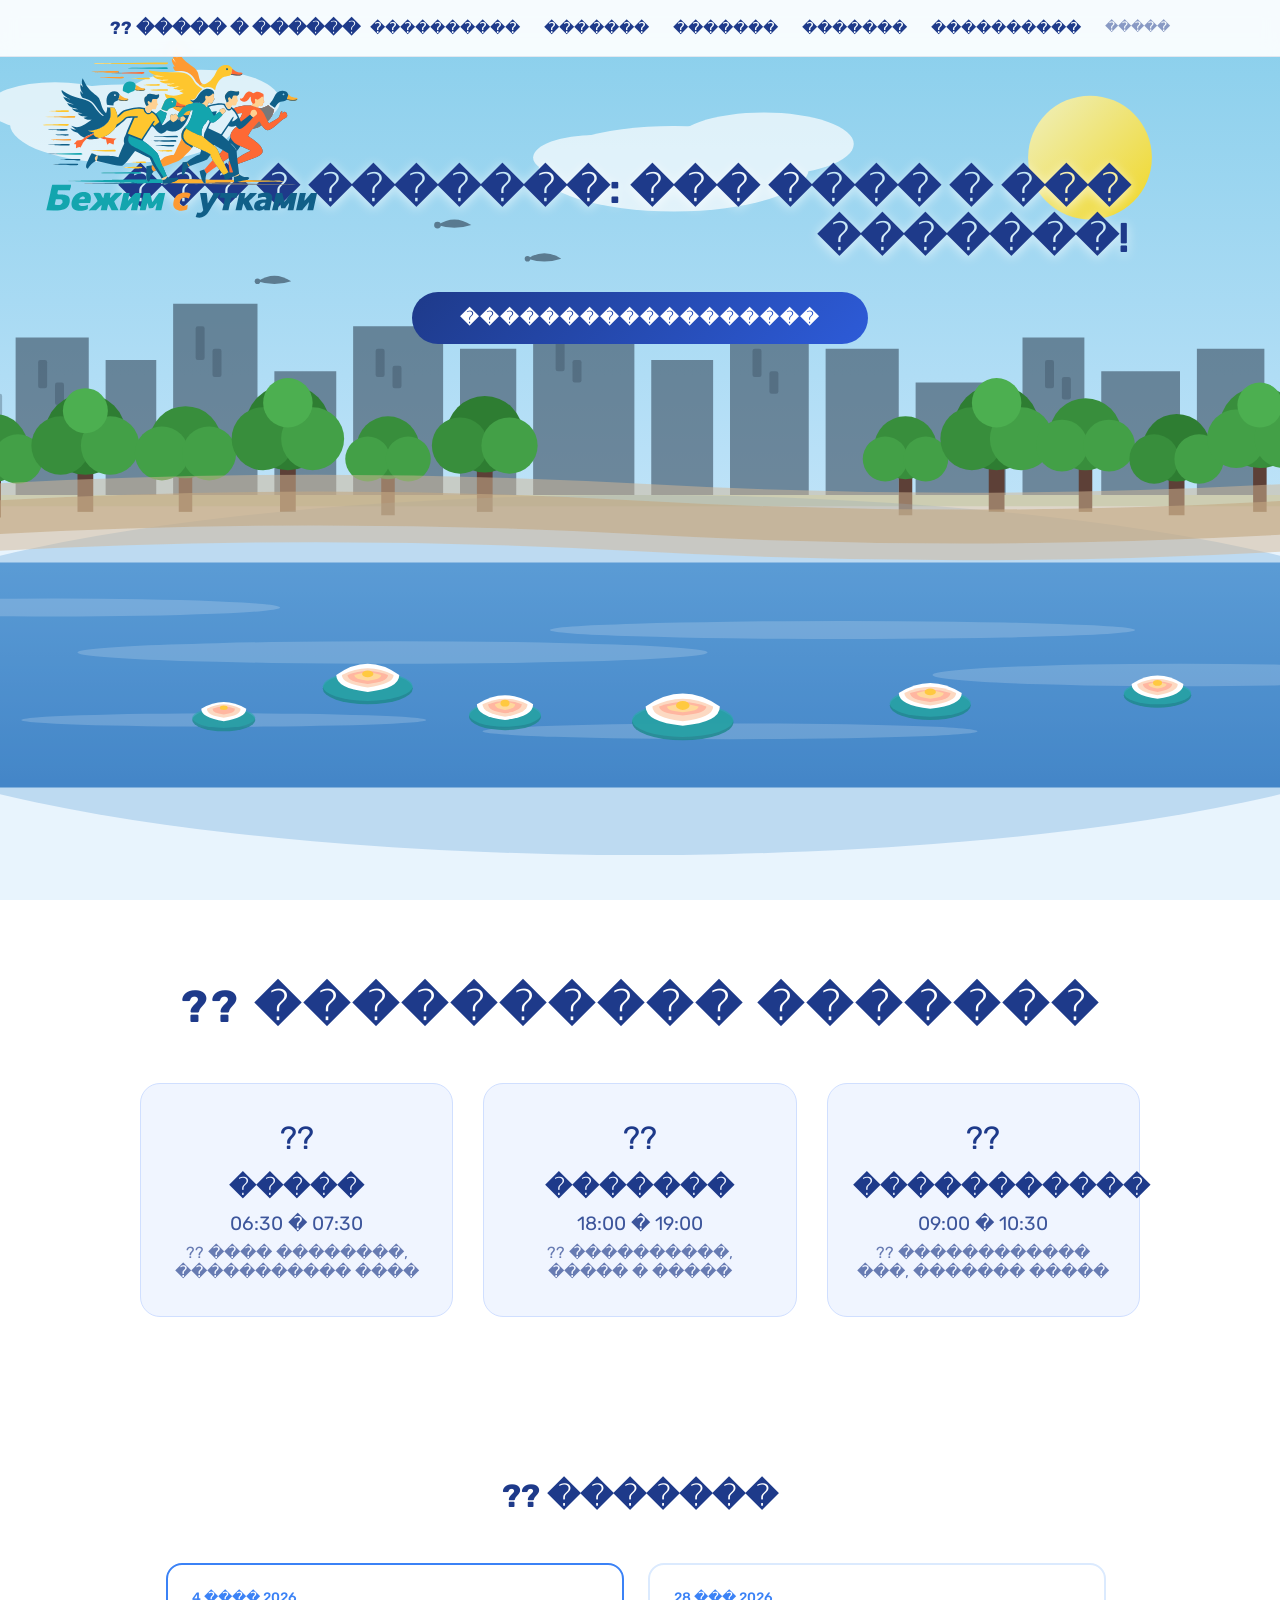
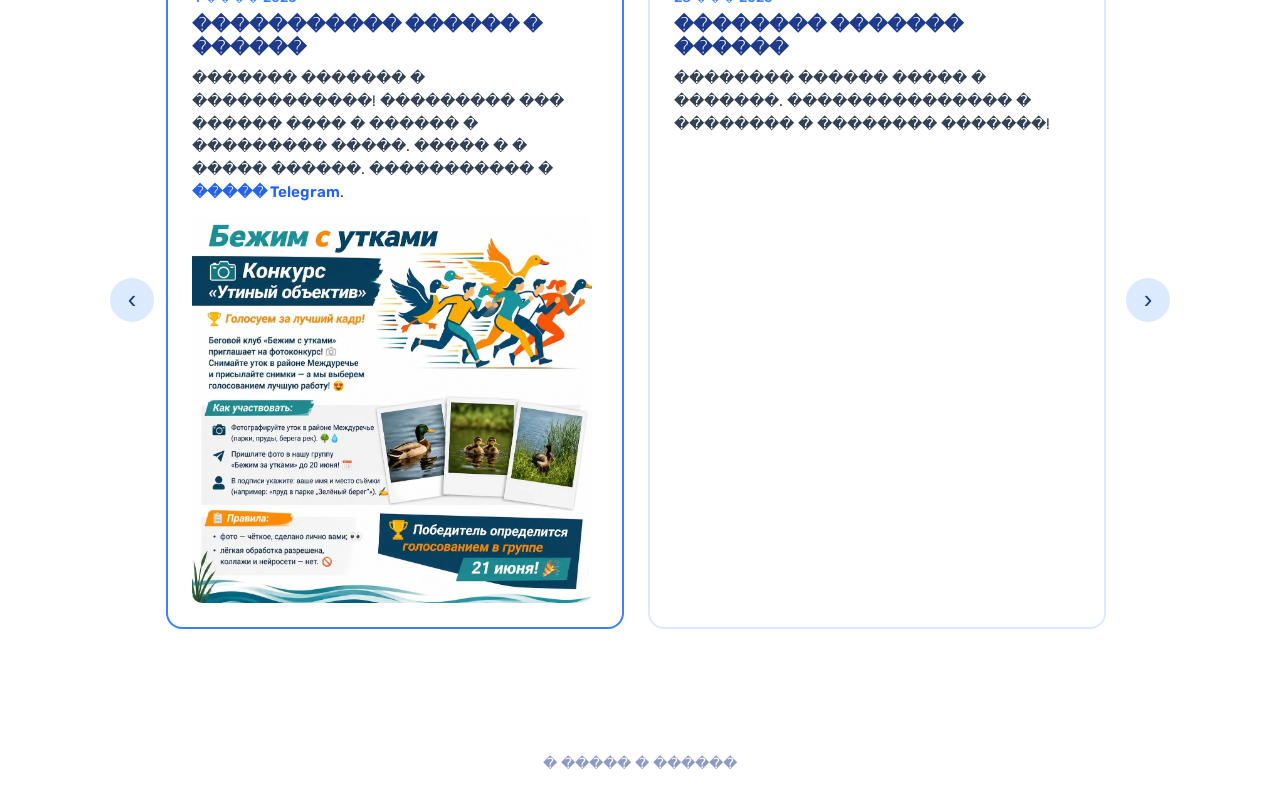
==== commit 5047dd0b: "Remove photo section" ====
--- a/index.html
+++ b/index.html
@@ -1,24 +1,24 @@
-﻿<!DOCTYPE html>
+<!DOCTYPE html>
 <html lang="ru">
 <head>
 <meta charset="UTF-8">
 <meta name="viewport" content="width=device-width, initial-scale=1.0">
-<title>Бежим с утками</title>
+<title>����� � ������</title>
 <link rel="stylesheet" href="styles.css">
 </head>
 <body>
 
 <nav class="nav">
   <div class="nav-inner">
-    <a href="index.html" class="nav-logo">🦆 Бежим с утками</a>
+    <a href="index.html" class="nav-logo">?? ����� � ������</a>
     <div class="nav-links">
-      <a href="schedule.html">Расписание</a>
-      <a href="news.html">Новости</a>
-      <a href="history.html">История</a>
-      <a href="photo.html">Фото</a>
-      <a href="profile.html">Профиль</a>
-      <a href="results.html">Результаты</a>
-      <a href="admin.html" class="nav-admin-link">Админ</a>
+      <a href="schedule.html">����������</a>
+      <a href="news.html">�������</a>
+      <a href="history.html">�������</a>
+      
+      <a href="profile.html">�������</a>
+      <a href="results.html">����������</a>
+      <a href="admin.html" class="nav-admin-link">�����</a>
     </div>
   </div>
 </nav>
@@ -229,68 +229,68 @@
     </svg>
   </div>
   <div class="hero-content">
-    <p class="hero-tagline">Бег с пользой: для себя и для планеты!</p>
-    <a href="profile.html" class="hero-btn">Зарегистрироваться</a>
-  </div>
-  <img src="logo.svg" alt="Бежим с утками" class="hero-logo">
+    <p class="hero-tagline">��� � �������: ��� ���� � ��� �������!</p>
+    <a href="profile.html" class="hero-btn">������������������</a>
+  </div>
+  <img src="logo.svg" alt="����� � ������" class="hero-logo">
 </div>
 
 <div class="schedule-section" id="schedule">
-  <h2>🏃 Расписание забегов</h2>
+  <h2>?? ���������� �������</h2>
   <div class="schedule-grid">
     <div class="schedule-card">
-      <div class="icon">🦆</div>
-      <div class="day">Среда</div>
-      <div class="time">06:30 — 07:30</div>
-      <div class="place">📍 Парк Горького, центральный вход</div>
+      <div class="icon">??</div>
+      <div class="day">�����</div>
+      <div class="time">06:30 � 07:30</div>
+      <div class="place">?? ���� ��������, ����������� ����</div>
     </div>
     <div class="schedule-card">
-      <div class="icon">🦆</div>
-      <div class="day">Пятница</div>
-      <div class="time">18:00 — 19:00</div>
-      <div class="place">📍 Набережная, старт у моста</div>
+      <div class="icon">??</div>
+      <div class="day">�������</div>
+      <div class="time">18:00 � 19:00</div>
+      <div class="place">?? ����������, ����� � �����</div>
     </div>
     <div class="schedule-card">
-      <div class="icon">🦆</div>
-      <div class="day">Воскресенье</div>
-      <div class="time">09:00 — 10:30</div>
-      <div class="place">📍 Ботанический сад, главная аллея</div>
+      <div class="icon">??</div>
+      <div class="day">�����������</div>
+      <div class="time">09:00 � 10:30</div>
+      <div class="place">?? ������������ ���, ������� �����</div>
     </div>
   </div>
 </div>
 
 <div class="news-section" id="news">
-  <h2>📰 Новости</h2>
+  <h2>?? �������</h2>
   <div class="carousel-wrap">
     <button class="carousel-btn carousel-prev" onclick="carouselScroll(-1)">&#8249;</button>
     <div class="news-carousel" id="newsCarousel">
       <div class="news-card news-featured">
-        <div class="news-date">4 июня 2026</div>
-        <h3 class="news-title">Фотоконкурс «Бежим с утками»</h3>
-        <p class="news-text">Примите участие в фотоконкурсе! Загрузите своё лучшее фото с забега и выиграйте призы. Итоги — в конце месяца. Подробности в <a href="https://t.me/run_mezd" target="_blank" rel="noopener" class="news-link">нашем Telegram</a>.</p>
-        <img src="photo-contest.jpg" alt="Фотоконкурс" class="news-img">
+        <div class="news-date">4 ���� 2026</div>
+        <h3 class="news-title">����������� ������ � ������</h3>
+        <p class="news-text">������� ������� � ������������! ��������� ��� ������ ���� � ������ � ��������� �����. ����� � � ����� ������. ����������� � <a href="https://t.me/run_mezd" target="_blank" rel="noopener" class="news-link">����� Telegram</a>.</p>
+        <img src="photo-contest.jpg" alt="�����������" class="news-img">
       </div>
       <div class="news-card">
-        <div class="news-date">28 мая 2026</div>
-        <h3 class="news-title">Открытие летнего сезона</h3>
-        <p class="news-text">Стартуем каждую среду и пятницу. Присоединяйтесь к утренним и вечерним забегам!</p>
+        <div class="news-date">28 ��� 2026</div>
+        <h3 class="news-title">�������� ������� ������</h3>
+        <p class="news-text">�������� ������ ����� � �������. ��������������� � �������� � �������� �������!</p>
       </div>
       <div class="news-card">
-        <div class="news-date">15 мая 2026</div>
-        <h3 class="news-title">Экологичная акция</h3>
-        <p class="news-text">Собрали 12 мешков мусора на набережной. Спасибо всем участникам заботы о природе!</p>
+        <div class="news-date">15 ��� 2026</div>
+        <h3 class="news-title">����������� �����</h3>
+        <p class="news-text">������� 12 ������ ������ �� ����������. ������� ���� ���������� ������ � �������!</p>
       </div>
       <div class="news-card">
-        <div class="news-date">1 мая 2026</div>
-        <h3 class="news-title">Новый мерч</h3>
-        <p class="news-text">Футболки и бутылки с уткой уже в продаже. Все средства идут на озеленение парков.</p>
+        <div class="news-date">1 ��� 2026</div>
+        <h3 class="news-title">����� ����</h3>
+        <p class="news-text">�������� � ������� � ����� ��� � �������. ��� �������� ���� �� ���������� ������.</p>
       </div>
     </div>
     <button class="carousel-btn carousel-next" onclick="carouselScroll(1)">&#8250;</button>
   </div>
 </div>
 
-<div class="footer">© Бежим с утками</div>
+<div class="footer">� ����� � ������</div>
 
 <script src="script.js"></script>
 
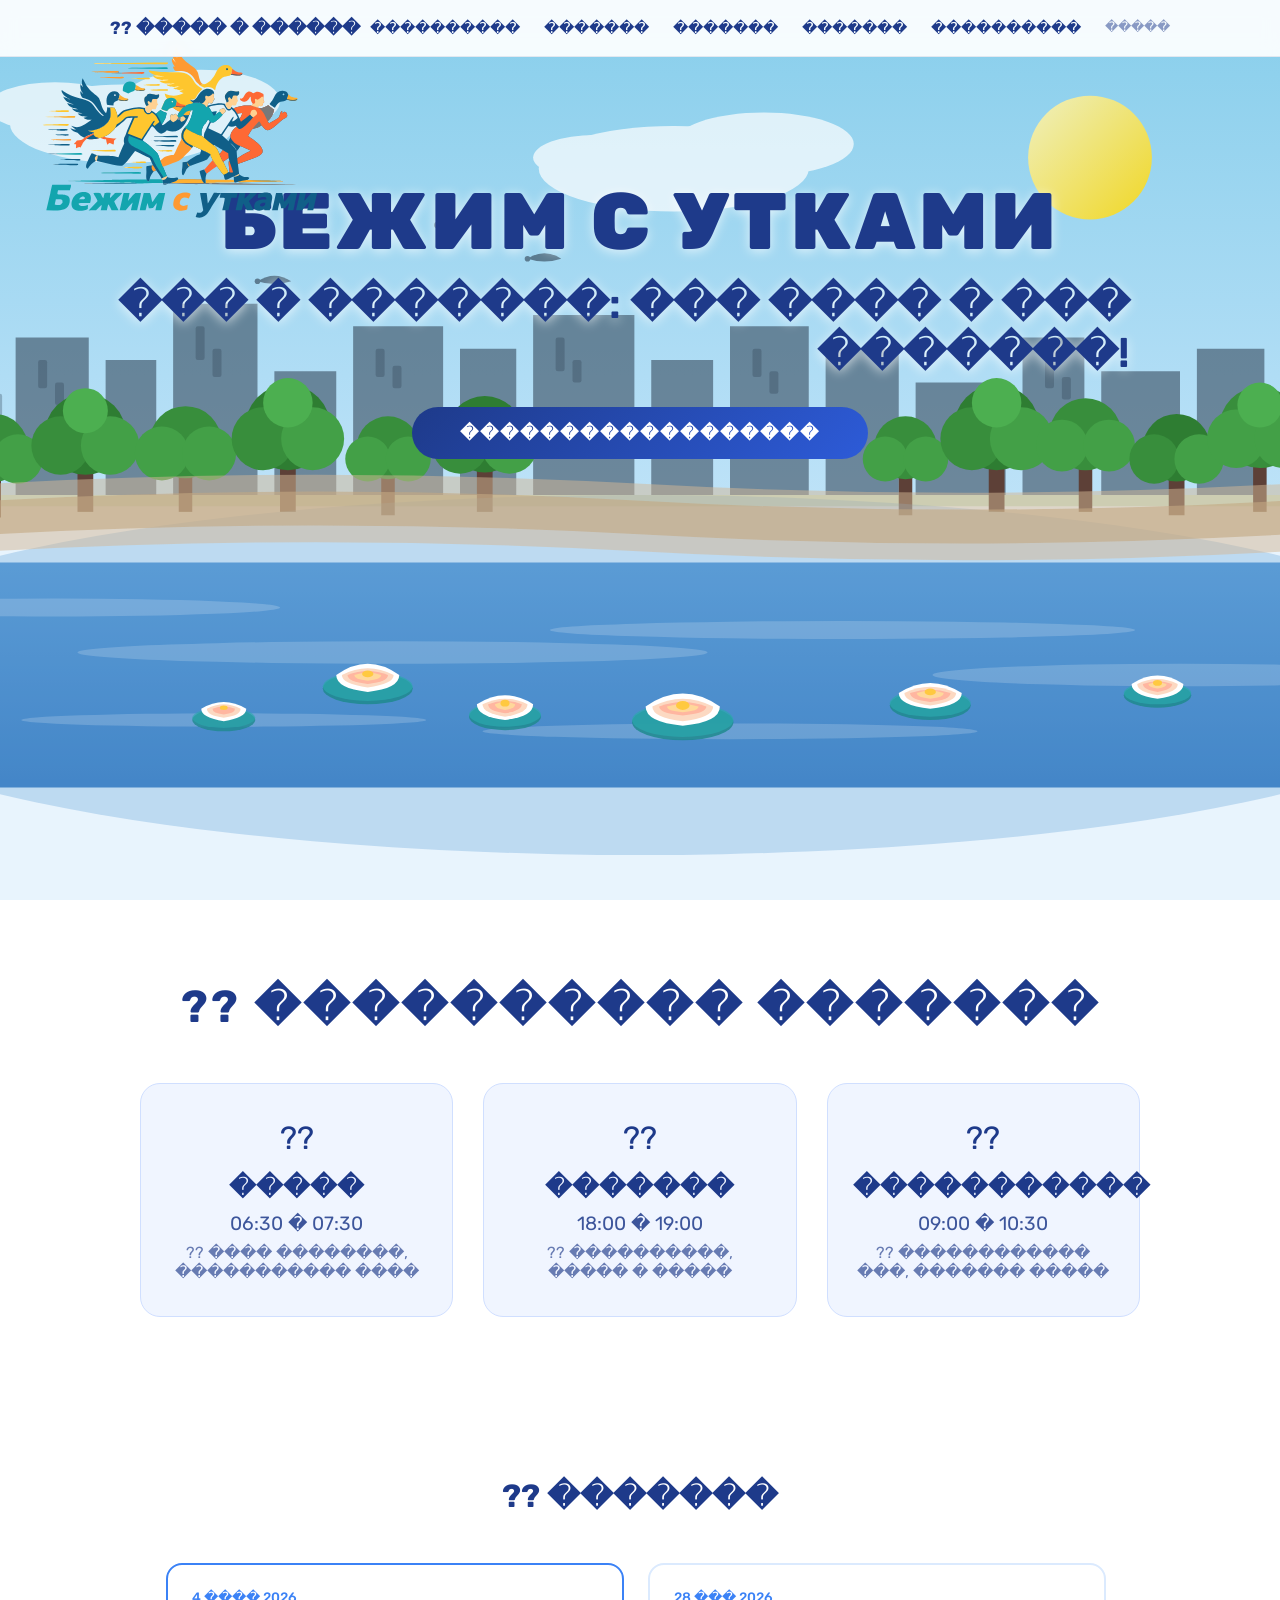
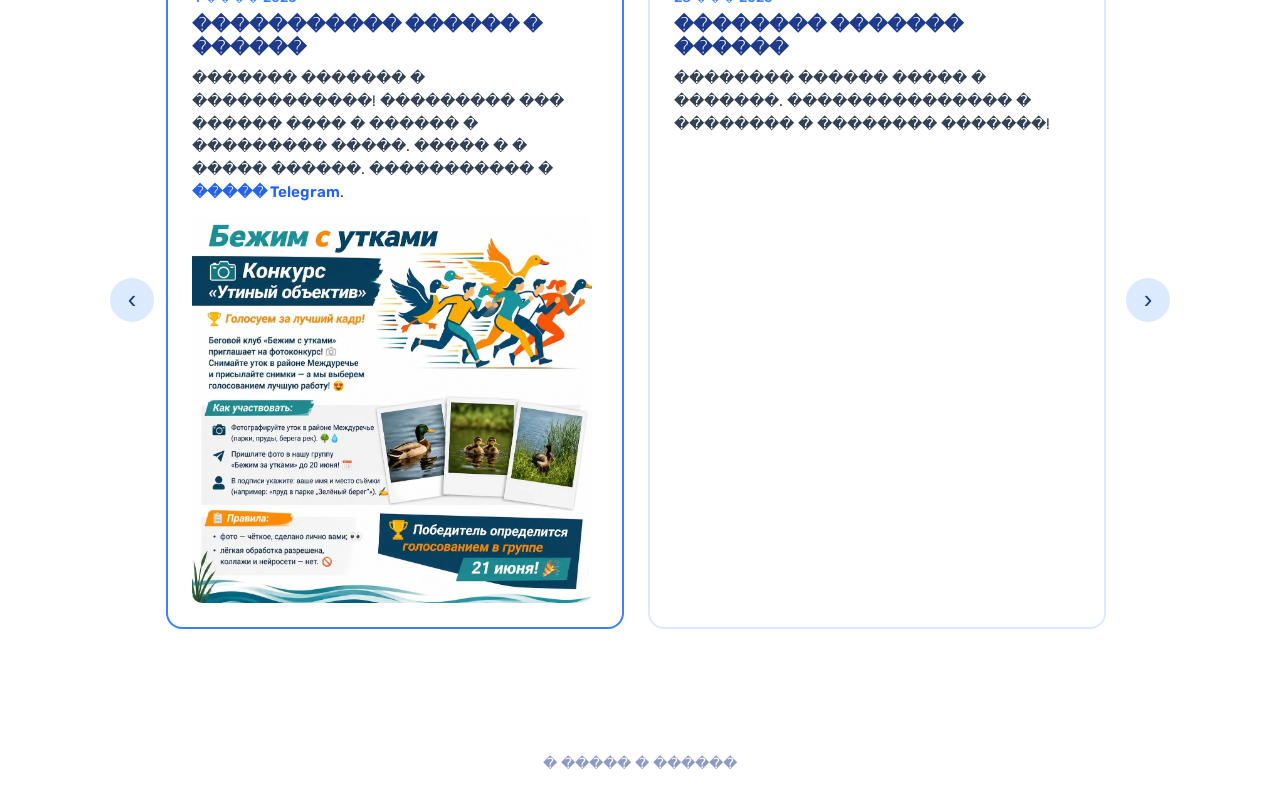
==== commit bc8d8cf5: "Restore h1 title on main page" ====
--- a/index.html
+++ b/index.html
@@ -1,4 +1,4 @@
-<!DOCTYPE html>
+﻿<!DOCTYPE html>
 <html lang="ru">
 <head>
 <meta charset="UTF-8">
@@ -229,6 +229,7 @@
     </svg>
   </div>
   <div class="hero-content">
+    <h1 class="hero-title">Бежим с утками</h1>
     <p class="hero-tagline">��� � �������: ��� ���� � ��� �������!</p>
     <a href="profile.html" class="hero-btn">������������������</a>
   </div>
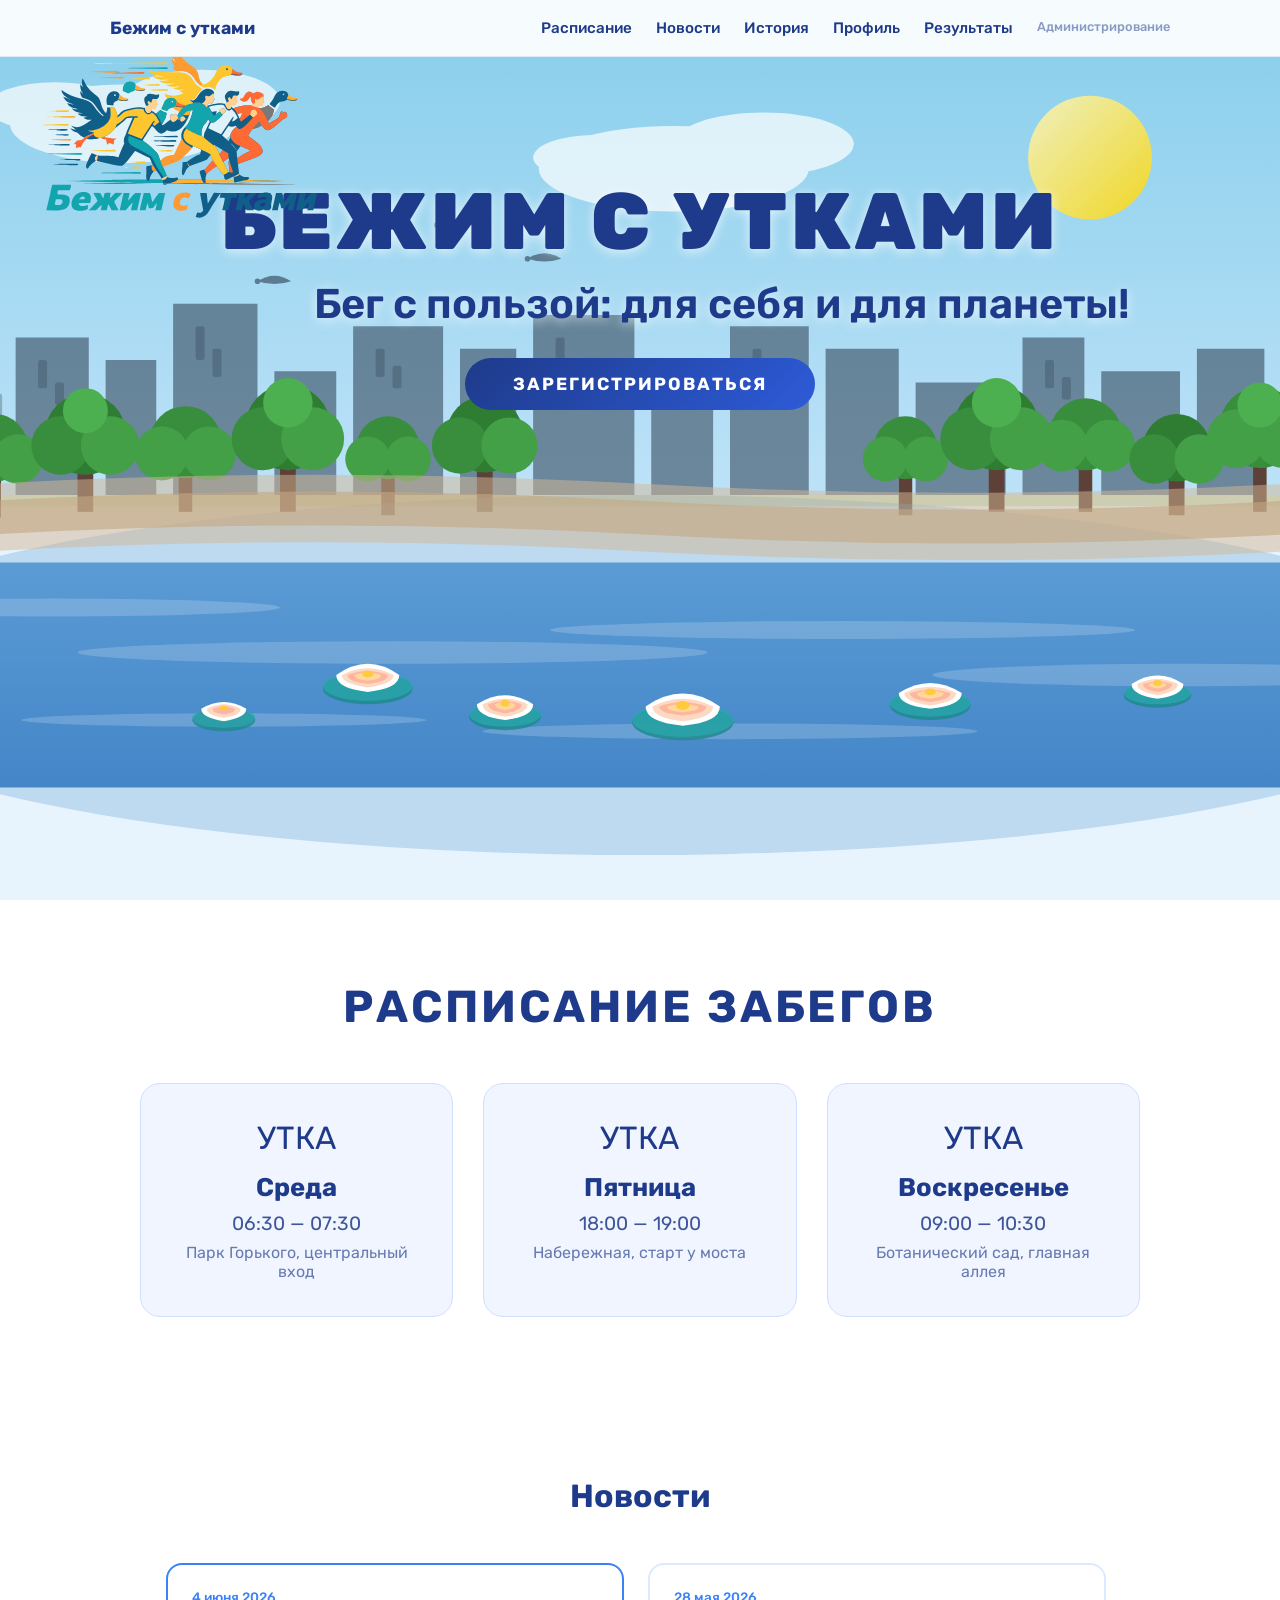
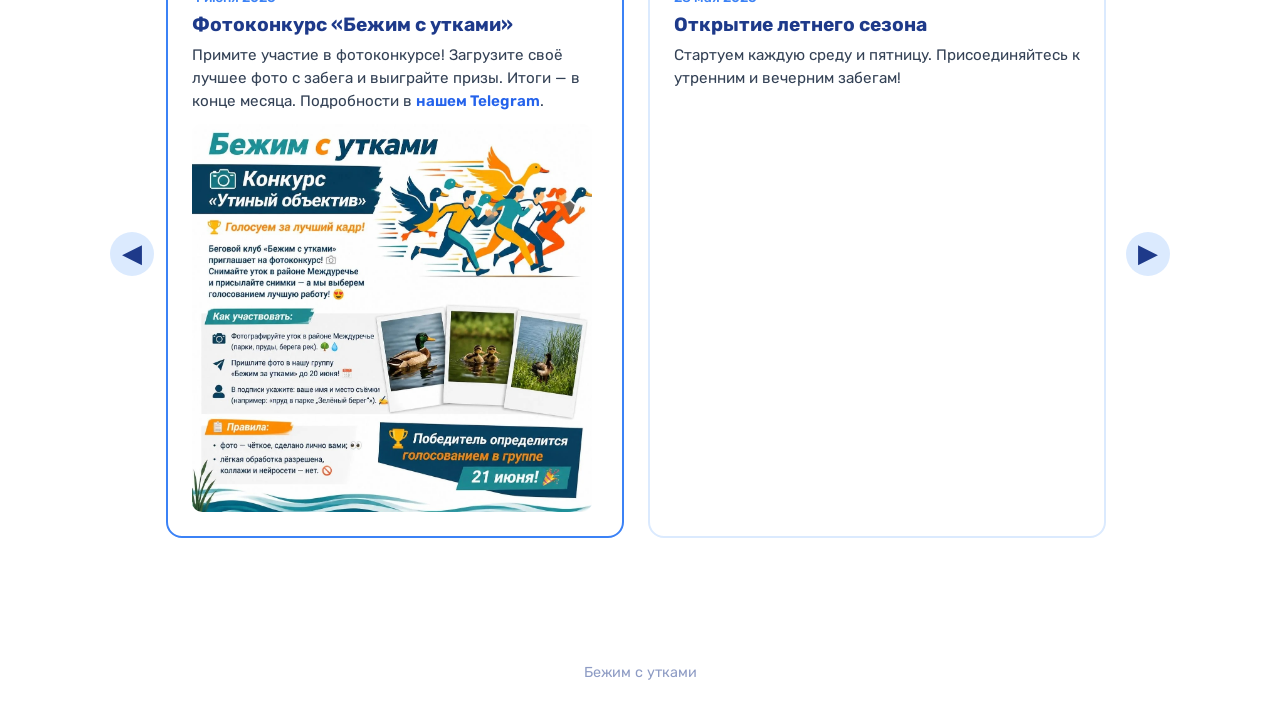
==== commit a07b7b57: "Rewrite index.html with all Russian text" ====
--- a/index.html
+++ b/index.html
@@ -3,22 +3,21 @@
 <head>
 <meta charset="UTF-8">
 <meta name="viewport" content="width=device-width, initial-scale=1.0">
-<title>����� � ������</title>
+<title>Бежим с утками</title>
 <link rel="stylesheet" href="styles.css">
 </head>
 <body>
 
 <nav class="nav">
   <div class="nav-inner">
-    <a href="index.html" class="nav-logo">?? ����� � ������</a>
+    <a href="index.html" class="nav-logo">Бежим с утками</a>
     <div class="nav-links">
-      <a href="schedule.html">����������</a>
-      <a href="news.html">�������</a>
-      <a href="history.html">�������</a>
-      
-      <a href="profile.html">�������</a>
-      <a href="results.html">����������</a>
-      <a href="admin.html" class="nav-admin-link">�����</a>
+      <a href="schedule.html">Расписание</a>
+      <a href="news.html">Новости</a>
+      <a href="history.html">История</a>
+      <a href="profile.html">Профиль</a>
+      <a href="results.html">Результаты</a>
+      <a href="admin.html" class="nav-admin-link">Администрирование</a>
     </div>
   </div>
 </nav>
@@ -230,68 +229,68 @@
   </div>
   <div class="hero-content">
     <h1 class="hero-title">Бежим с утками</h1>
-    <p class="hero-tagline">��� � �������: ��� ���� � ��� �������!</p>
-    <a href="profile.html" class="hero-btn">������������������</a>
-  </div>
-  <img src="logo.svg" alt="����� � ������" class="hero-logo">
+    <p class="hero-tagline">Бег с пользой: для себя и для планеты!</p>
+    <a href="profile.html" class="hero-btn">Зарегистрироваться</a>
+  </div>
+  <img src="logo.svg" alt="Бежим с утками" class="hero-logo">
 </div>
 
 <div class="schedule-section" id="schedule">
-  <h2>?? ���������� �������</h2>
+  <h2>Расписание забегов</h2>
   <div class="schedule-grid">
     <div class="schedule-card">
-      <div class="icon">??</div>
-      <div class="day">�����</div>
-      <div class="time">06:30 � 07:30</div>
-      <div class="place">?? ���� ��������, ����������� ����</div>
+      <div class="icon">УТКА</div>
+      <div class="day">Среда</div>
+      <div class="time">06:30 — 07:30</div>
+      <div class="place">Парк Горького, центральный вход</div>
     </div>
     <div class="schedule-card">
-      <div class="icon">??</div>
-      <div class="day">�������</div>
-      <div class="time">18:00 � 19:00</div>
-      <div class="place">?? ����������, ����� � �����</div>
+      <div class="icon">УТКА</div>
+      <div class="day">Пятница</div>
+      <div class="time">18:00 — 19:00</div>
+      <div class="place">Набережная, старт у моста</div>
     </div>
     <div class="schedule-card">
-      <div class="icon">??</div>
-      <div class="day">�����������</div>
-      <div class="time">09:00 � 10:30</div>
-      <div class="place">?? ������������ ���, ������� �����</div>
+      <div class="icon">УТКА</div>
+      <div class="day">Воскресенье</div>
+      <div class="time">09:00 — 10:30</div>
+      <div class="place">Ботанический сад, главная аллея</div>
     </div>
   </div>
 </div>
 
 <div class="news-section" id="news">
-  <h2>?? �������</h2>
+  <h2>Новости</h2>
   <div class="carousel-wrap">
-    <button class="carousel-btn carousel-prev" onclick="carouselScroll(-1)">&#8249;</button>
+    <button class="carousel-btn carousel-prev" onclick="carouselScroll(-1)">◀</button>
     <div class="news-carousel" id="newsCarousel">
       <div class="news-card news-featured">
-        <div class="news-date">4 ���� 2026</div>
-        <h3 class="news-title">����������� ������ � ������</h3>
-        <p class="news-text">������� ������� � ������������! ��������� ��� ������ ���� � ������ � ��������� �����. ����� � � ����� ������. ����������� � <a href="https://t.me/run_mezd" target="_blank" rel="noopener" class="news-link">����� Telegram</a>.</p>
-        <img src="photo-contest.jpg" alt="�����������" class="news-img">
+        <div class="news-date">4 июня 2026</div>
+        <h3 class="news-title">Фотоконкурс «Бежим с утками»</h3>
+        <p class="news-text">Примите участие в фотоконкурсе! Загрузите своё лучшее фото с забега и выиграйте призы. Итоги — в конце месяца. Подробности в <a href="https://t.me/run_mezd" target="_blank" rel="noopener" class="news-link">нашем Telegram</a>.</p>
+        <img src="photo-contest.jpg" alt="Фотоконкурс" class="news-img">
       </div>
       <div class="news-card">
-        <div class="news-date">28 ��� 2026</div>
-        <h3 class="news-title">�������� ������� ������</h3>
-        <p class="news-text">�������� ������ ����� � �������. ��������������� � �������� � �������� �������!</p>
+        <div class="news-date">28 мая 2026</div>
+        <h3 class="news-title">Открытие летнего сезона</h3>
+        <p class="news-text">Стартуем каждую среду и пятницу. Присоединяйтесь к утренним и вечерним забегам!</p>
       </div>
       <div class="news-card">
-        <div class="news-date">15 ��� 2026</div>
-        <h3 class="news-title">����������� �����</h3>
-        <p class="news-text">������� 12 ������ ������ �� ����������. ������� ���� ���������� ������ � �������!</p>
+        <div class="news-date">15 мая 2026</div>
+        <h3 class="news-title">Экологичная акция</h3>
+        <p class="news-text">Собрали 12 мешков мусора на набережной. Спасибо всем участникам заботы о природе!</p>
       </div>
       <div class="news-card">
-        <div class="news-date">1 ��� 2026</div>
-        <h3 class="news-title">����� ����</h3>
-        <p class="news-text">�������� � ������� � ����� ��� � �������. ��� �������� ���� �� ���������� ������.</p>
+        <div class="news-date">1 мая 2026</div>
+        <h3 class="news-title">Новый мерч</h3>
+        <p class="news-text">Футболки и бутылки с уткой уже в продаже. Все средства идут на озеленение парков.</p>
       </div>
     </div>
-    <button class="carousel-btn carousel-next" onclick="carouselScroll(1)">&#8250;</button>
+    <button class="carousel-btn carousel-next" onclick="carouselScroll(1)">▶</button>
   </div>
 </div>
 
-<div class="footer">� ����� � ������</div>
+<div class="footer">Бежим с утками</div>
 
 <script src="script.js"></script>
 
@@ -303,5 +302,4 @@
 }
 </script>
 </body>
-</html>
-
+</html>
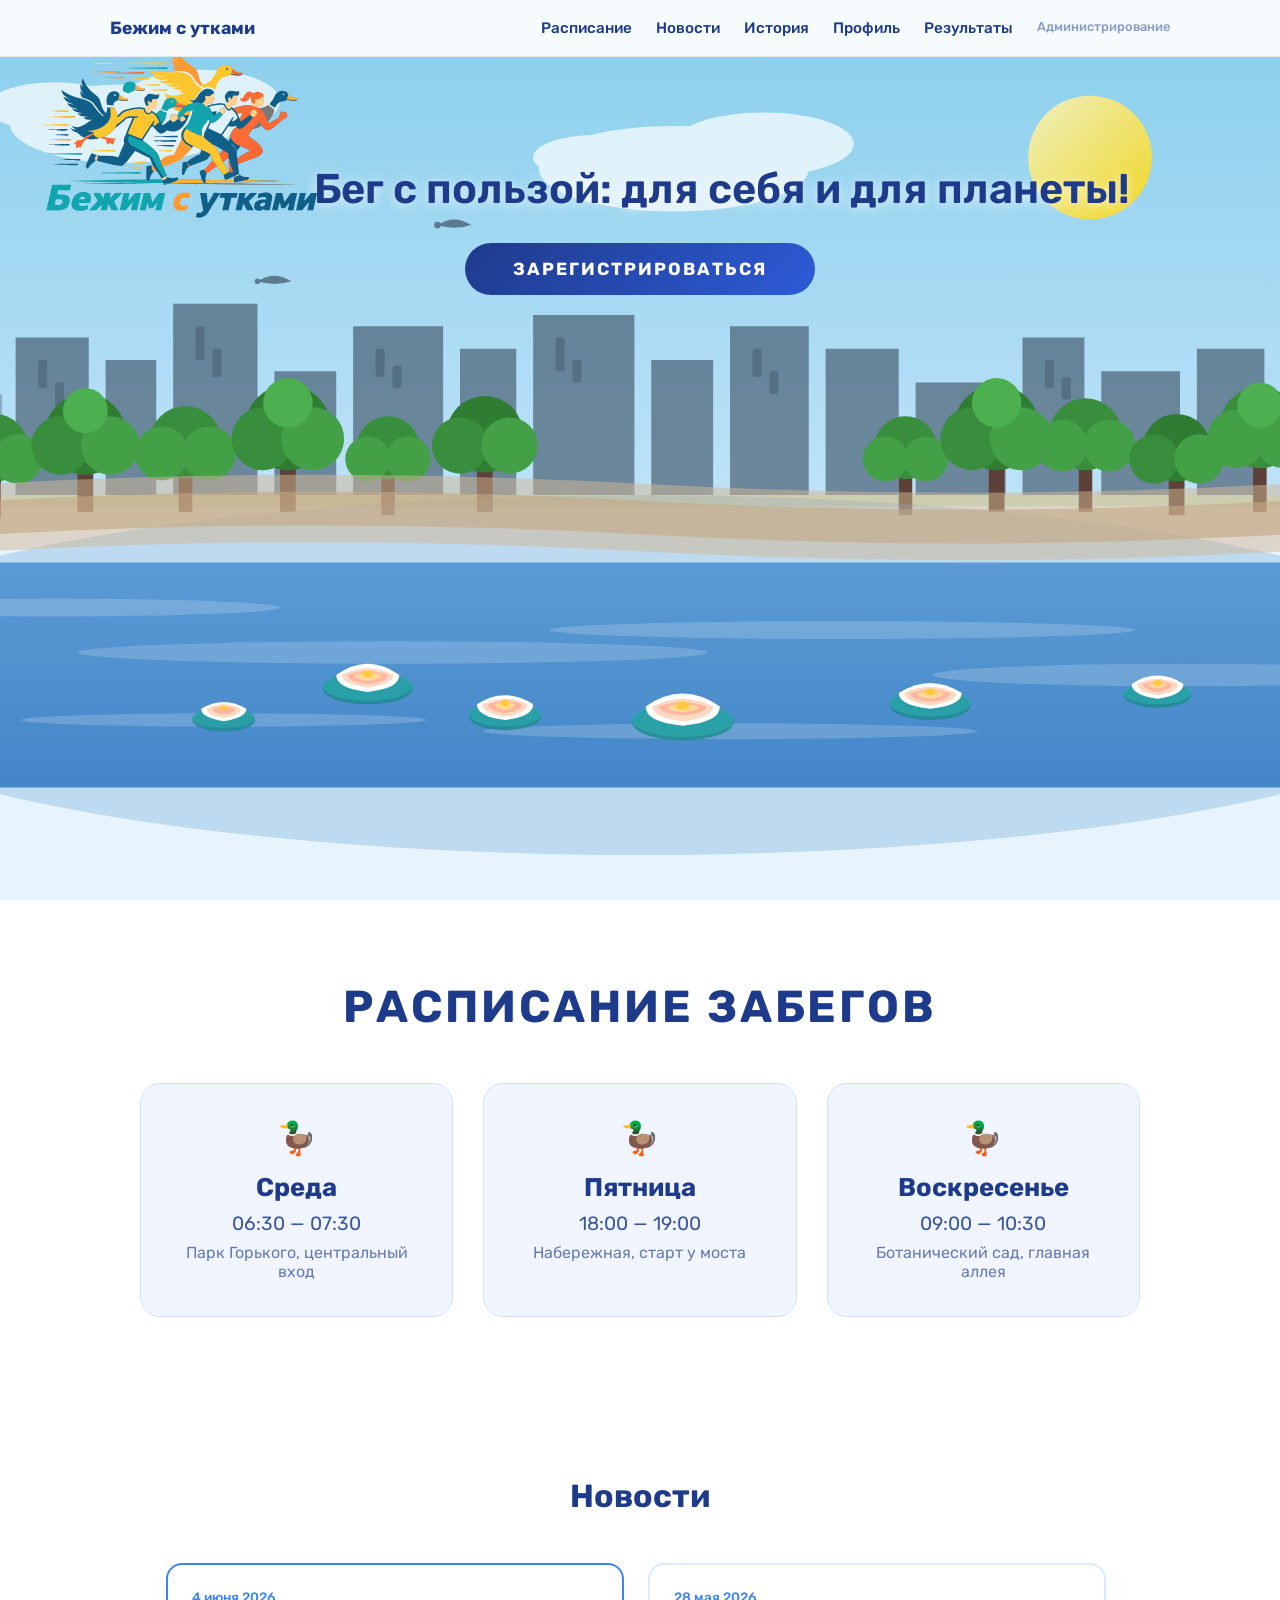
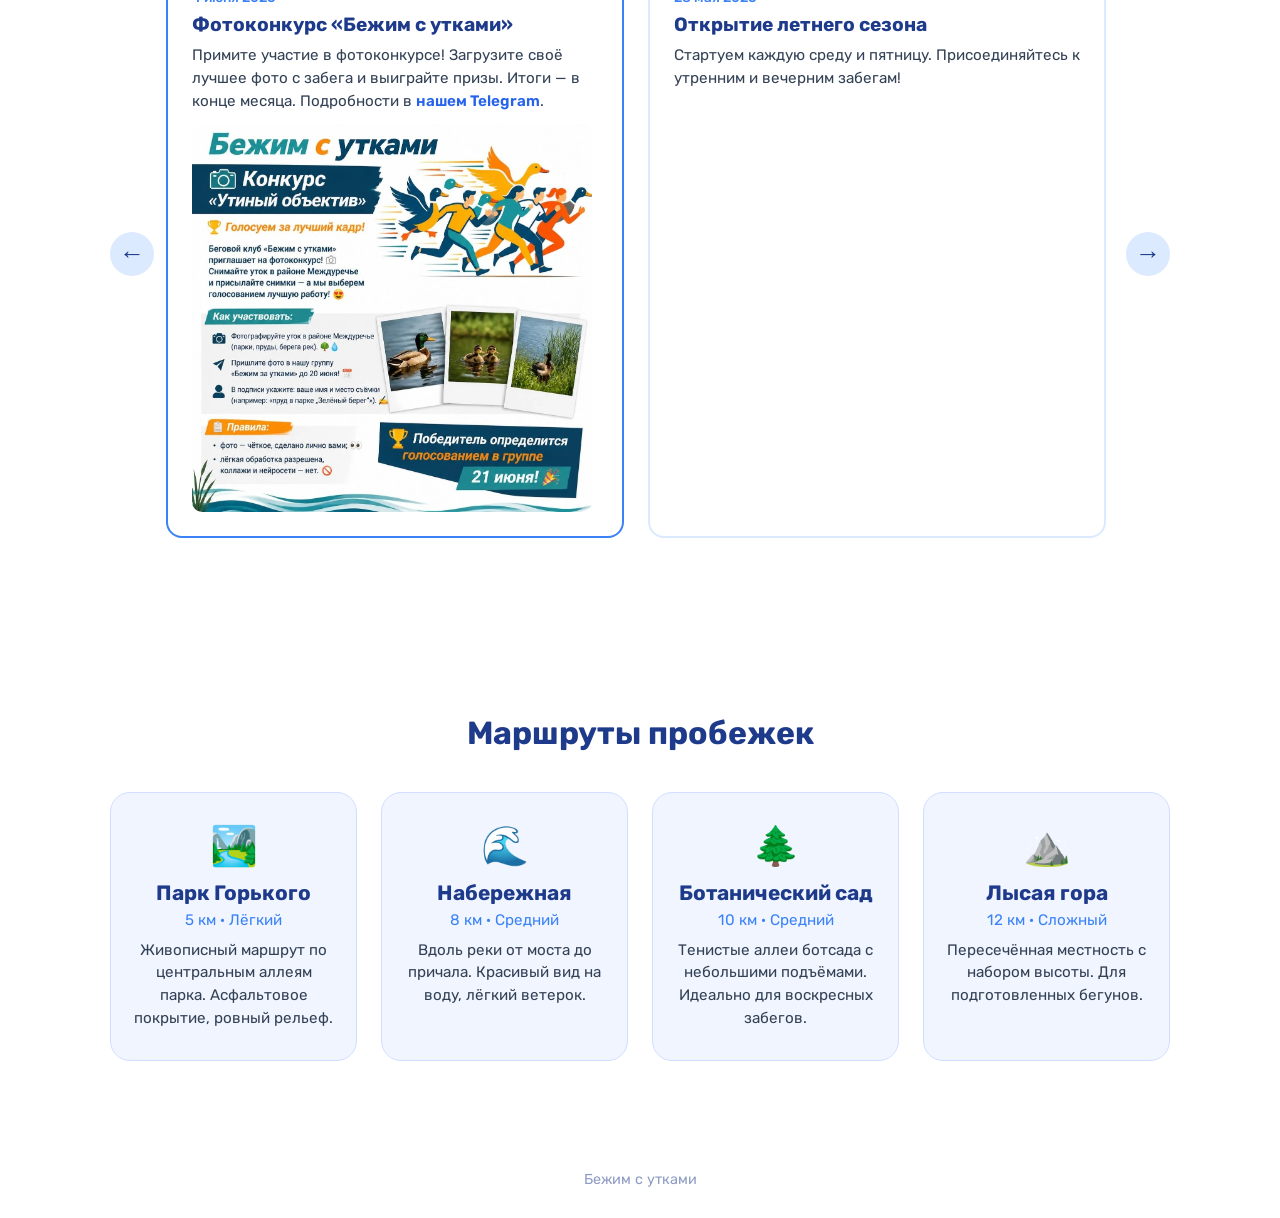
==== commit 2d382240: "Add routes section to main page" ====
--- a/index.html
+++ b/index.html
@@ -228,7 +228,6 @@
     </svg>
   </div>
   <div class="hero-content">
-    <h1 class="hero-title">Бежим с утками</h1>
     <p class="hero-tagline">Бег с пользой: для себя и для планеты!</p>
     <a href="profile.html" class="hero-btn">Зарегистрироваться</a>
   </div>
@@ -239,19 +238,19 @@
   <h2>Расписание забегов</h2>
   <div class="schedule-grid">
     <div class="schedule-card">
-      <div class="icon">УТКА</div>
+      <div class="icon">🦆</div>
       <div class="day">Среда</div>
       <div class="time">06:30 — 07:30</div>
       <div class="place">Парк Горького, центральный вход</div>
     </div>
     <div class="schedule-card">
-      <div class="icon">УТКА</div>
+      <div class="icon">🦆</div>
       <div class="day">Пятница</div>
       <div class="time">18:00 — 19:00</div>
       <div class="place">Набережная, старт у моста</div>
     </div>
     <div class="schedule-card">
-      <div class="icon">УТКА</div>
+      <div class="icon">🦆</div>
       <div class="day">Воскресенье</div>
       <div class="time">09:00 — 10:30</div>
       <div class="place">Ботанический сад, главная аллея</div>
@@ -262,7 +261,7 @@
 <div class="news-section" id="news">
   <h2>Новости</h2>
   <div class="carousel-wrap">
-    <button class="carousel-btn carousel-prev" onclick="carouselScroll(-1)">◀</button>
+    <button class="carousel-btn carousel-prev" onclick="carouselScroll(-1)">&#8592;</button>
     <div class="news-carousel" id="newsCarousel">
       <div class="news-card news-featured">
         <div class="news-date">4 июня 2026</div>
@@ -286,7 +285,37 @@
         <p class="news-text">Футболки и бутылки с уткой уже в продаже. Все средства идут на озеленение парков.</p>
       </div>
     </div>
-    <button class="carousel-btn carousel-next" onclick="carouselScroll(1)">▶</button>
+    <button class="carousel-btn carousel-next" onclick="carouselScroll(1)">&#8594;</button>
+  </div>
+</div>
+
+<div class="routes-section" id="routes">
+  <h2>Маршруты пробежек</h2>
+  <div class="routes-grid">
+    <div class="route-card">
+      <div class="route-icon">🏞️</div>
+      <div class="route-name">Парк Горького</div>
+      <div class="route-meta">5 км · Лёгкий</div>
+      <p class="route-desc">Живописный маршрут по центральным аллеям парка. Асфальтовое покрытие, ровный рельеф.</p>
+    </div>
+    <div class="route-card">
+      <div class="route-icon">🌊</div>
+      <div class="route-name">Набережная</div>
+      <div class="route-meta">8 км · Средний</div>
+      <p class="route-desc">Вдоль реки от моста до причала. Красивый вид на воду, лёгкий ветерок.</p>
+    </div>
+    <div class="route-card">
+      <div class="route-icon">🌲</div>
+      <div class="route-name">Ботанический сад</div>
+      <div class="route-meta">10 км · Средний</div>
+      <p class="route-desc">Тенистые аллеи ботсада с небольшими подъёмами. Идеально для воскресных забегов.</p>
+    </div>
+    <div class="route-card">
+      <div class="route-icon">⛰️</div>
+      <div class="route-name">Лысая гора</div>
+      <div class="route-meta">12 км · Сложный</div>
+      <p class="route-desc">Пересечённая местность с набором высоты. Для подготовленных бегунов.</p>
+    </div>
   </div>
 </div>
 
--- a/styles.css
+++ b/styles.css
@@ -465,6 +465,56 @@
   animation: pulse 1.5s infinite;
 }
 
+.routes-section {
+  padding: 80px 20px;
+  max-width: 1100px;
+  margin: 0 auto;
+  scroll-margin-top: 64px;
+}
+.routes-section h2 {
+  font-size: 2rem;
+  text-align: center;
+  margin-bottom: 40px;
+  color: #1e3a8a;
+}
+.routes-grid {
+  display: grid;
+  grid-template-columns: repeat(auto-fit, minmax(240px, 1fr));
+  gap: 24px;
+}
+.route-card {
+  background: #f0f5ff;
+  border-radius: 20px;
+  padding: 30px 20px;
+  border: 1px solid #d0dfff;
+  transition: transform 0.3s, box-shadow 0.3s;
+  text-align: center;
+}
+.route-card:hover {
+  transform: translateY(-6px);
+  box-shadow: 0 16px 40px rgba(30,58,138,0.1);
+}
+.route-icon {
+  font-size: 2.4rem;
+  margin-bottom: 12px;
+}
+.route-name {
+  font-size: 1.3rem;
+  font-weight: 700;
+  color: #1e3a8a;
+  margin-bottom: 6px;
+}
+.route-meta {
+  font-size: 0.95rem;
+  color: #3b82f6;
+  margin-bottom: 10px;
+}
+.route-desc {
+  font-size: 0.9rem;
+  color: #334155;
+  line-height: 1.5;
+}
+
 .footer {
   padding: 30px 20px;
   background: transparent;
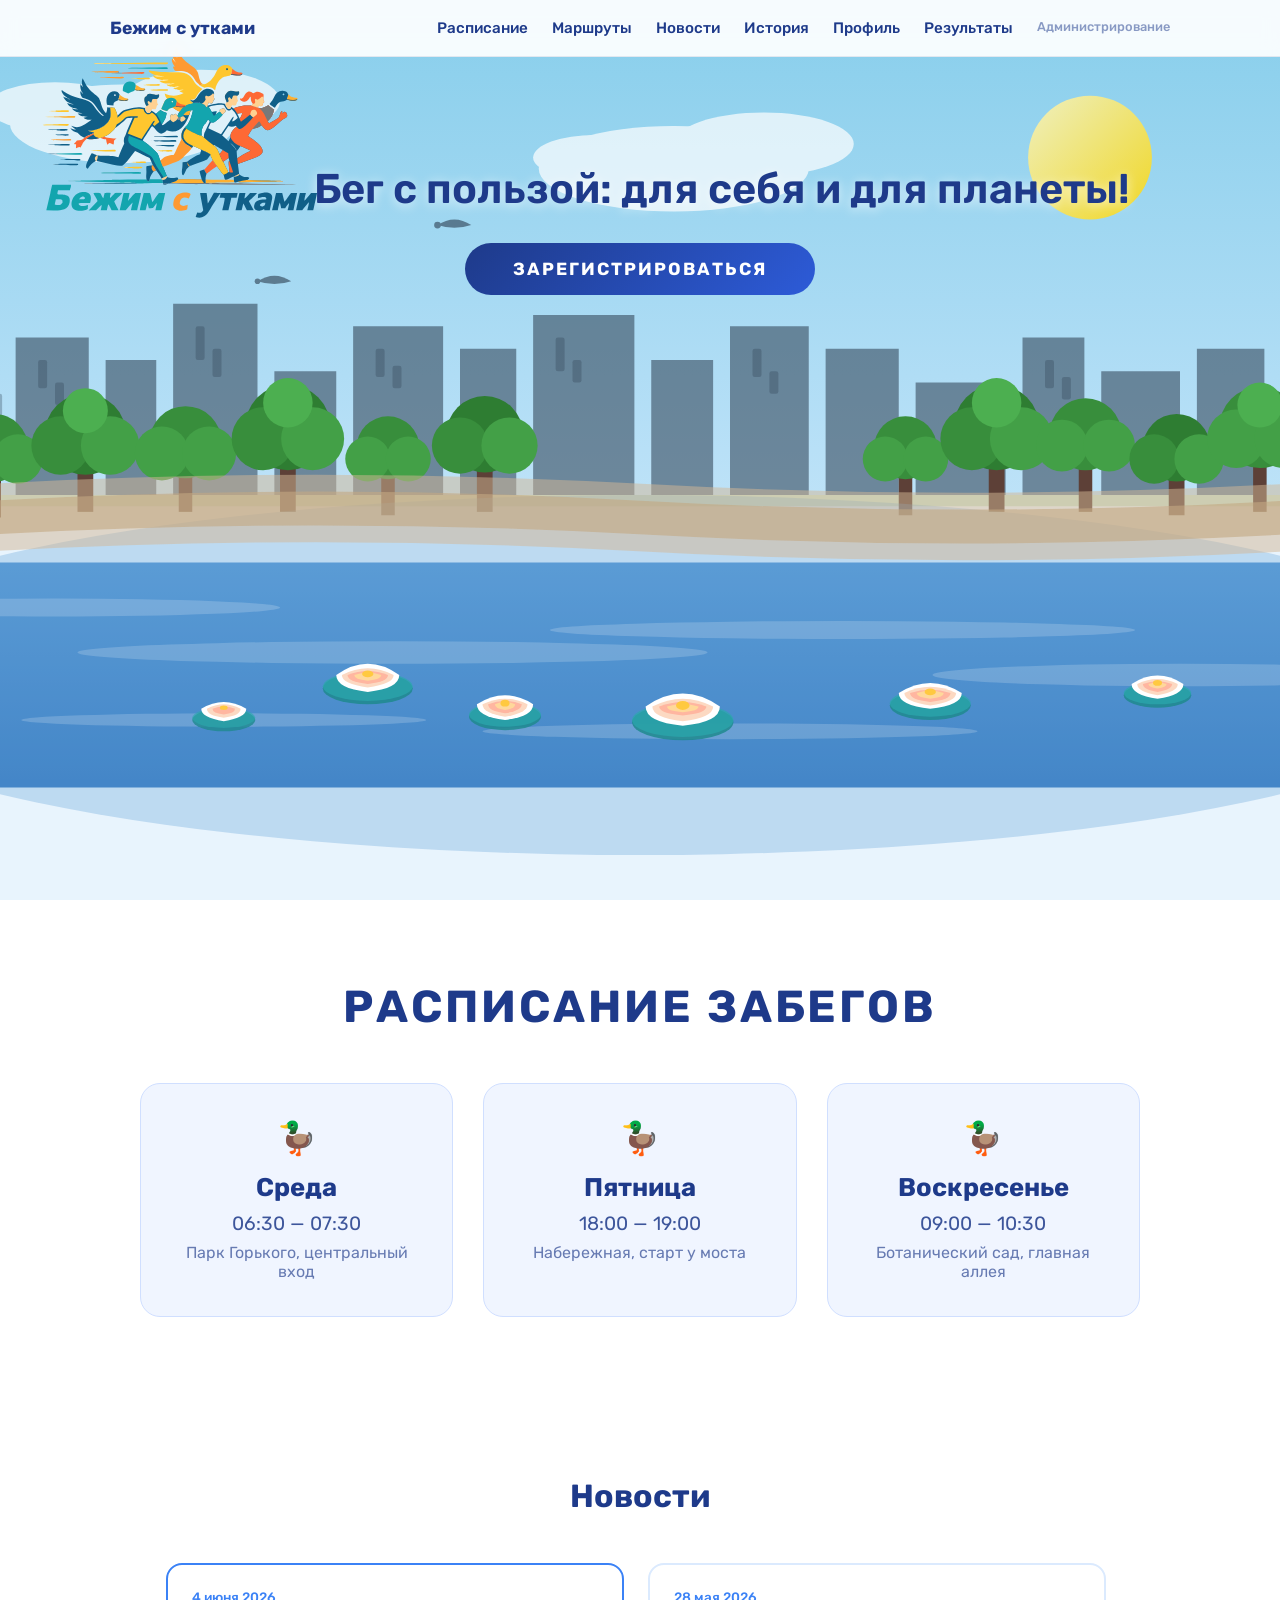
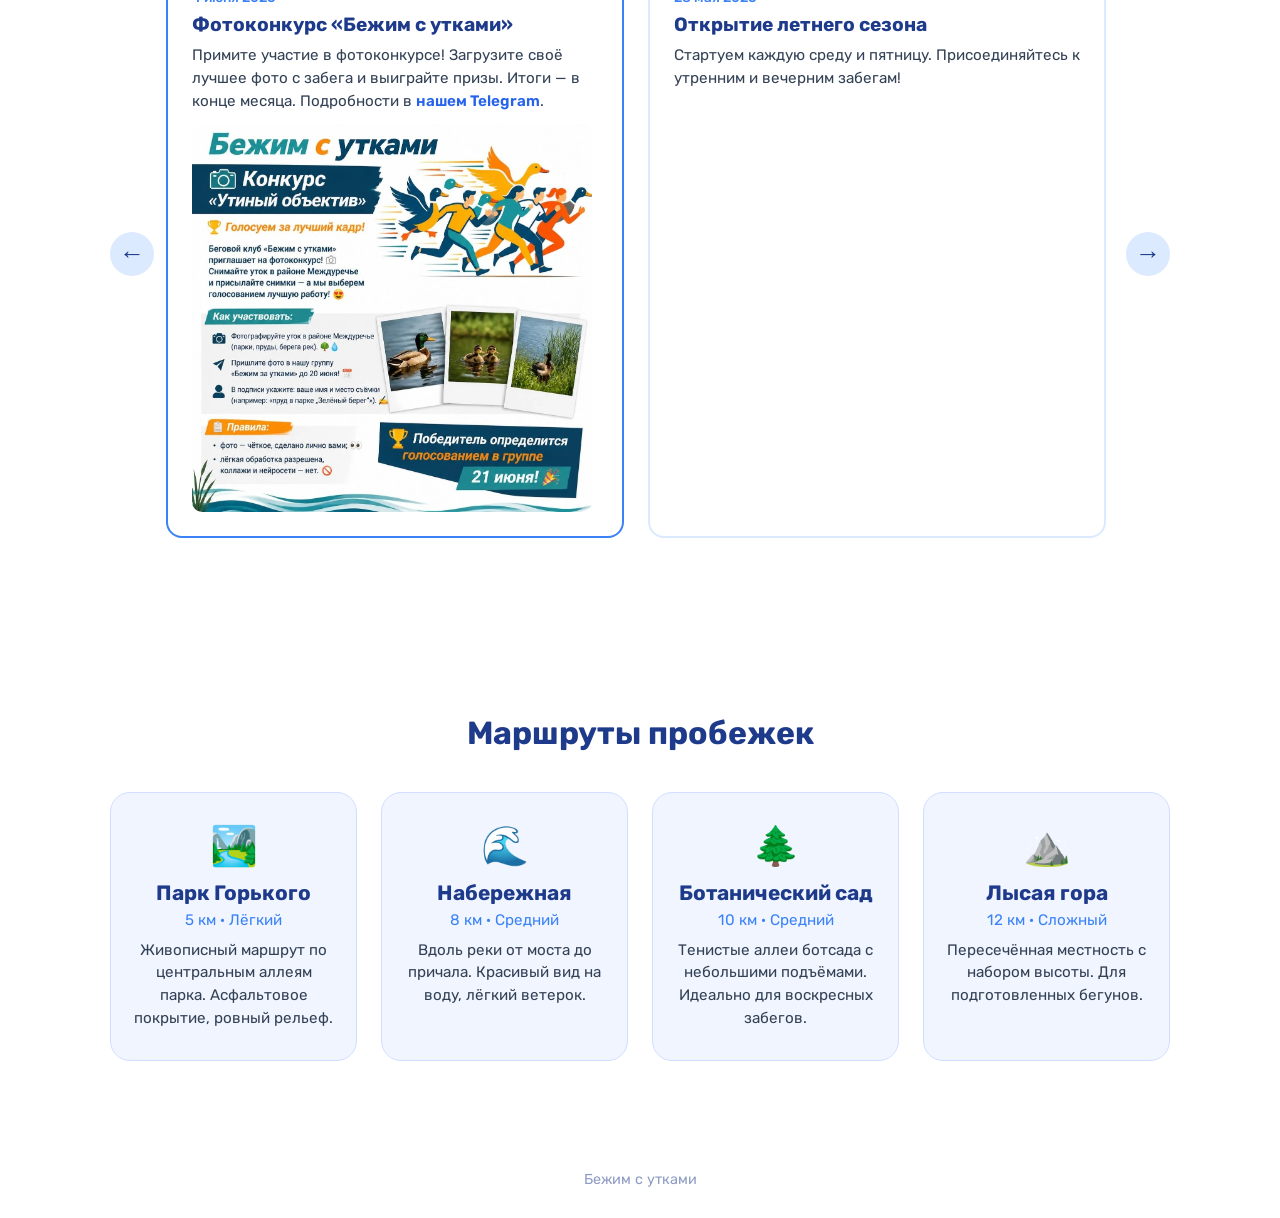
==== commit bf06db95: "Add routes.html page with nav link" ====
--- a/index.html
+++ b/index.html
@@ -13,6 +13,7 @@
     <a href="index.html" class="nav-logo">Бежим с утками</a>
     <div class="nav-links">
       <a href="schedule.html">Расписание</a>
+      <a href="routes.html">Маршруты</a>
       <a href="news.html">Новости</a>
       <a href="history.html">История</a>
       <a href="profile.html">Профиль</a>
